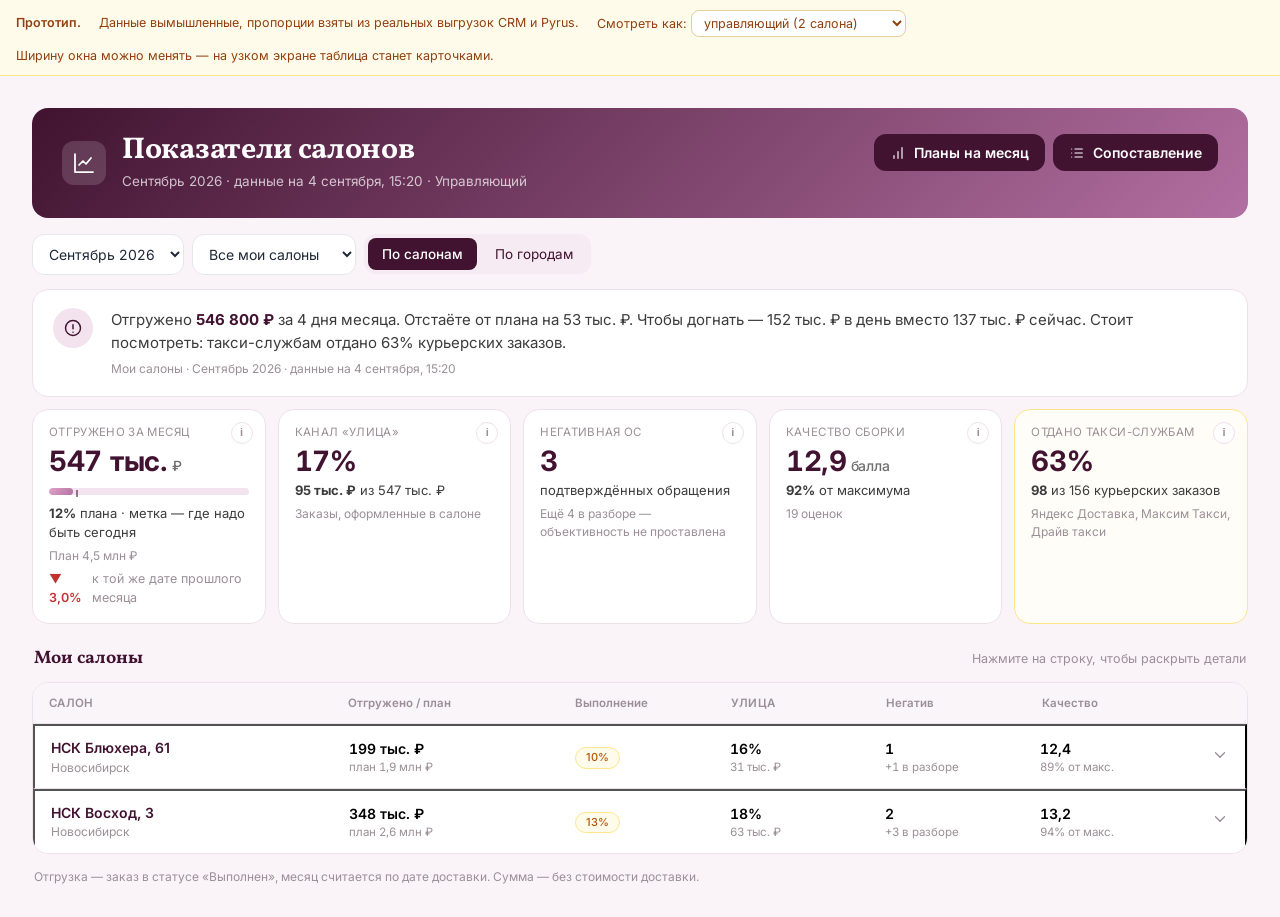
==== prototypes/salon-kpi/index.html @ a2b88945 "feat(salon-kpi): кликабельный прототип экрана «Показатели салонов» Прототип на моках с пропорциями р" ====
<!DOCTYPE html>
<html lang="ru">
<head>
<meta charset="utf-8">
<meta name="viewport" content="width=device-width, initial-scale=1">
<title>Показатели салонов — прототип</title>
<link rel="preconnect" href="https://fonts.googleapis.com">
<link rel="preconnect" href="https://fonts.gstatic.com" crossorigin>
<link href="https://fonts.googleapis.com/css2?family=Vollkorn:wght@600;700&family=Inter:wght@400;500;600;700&display=swap" rel="stylesheet">
<style>
:root{
  --bx-darkest:#130810; --bx-dark:#1e0d1b; --bx-wine:#411330; --bx-primary:#4a1942;
  --bx-medium:#6b2660; --bx-accent:#8b3a7d;
  --bx-pink-deep:#B26FA1; --bx-pink:#D19CC2; --bx-pink-bright:#E1A4C9;
  --bx-pink-light:#E4C2DD; --bx-pink-wash:#F3E3EE;
  --bx-bg:#faf4f9; --bx-bg-2:#f5e8f3; --bx-white:#fff;
  --bx-text:#3C3C3C; --bx-text-2:#6F6F6F; --bx-muted:#9b8f97;
  --bx-border:#eee2ea; --bx-scroll:#d1b8ce;
  --bx-up:#0a7d3f; --bx-down:#c0322f;
  --bx-grad-header:linear-gradient(135deg,#411330 0%,#B26FA1 100%);
  --bx-grad-accent:linear-gradient(135deg,#E1A4C9 0%,#B26FA1 100%);
  --bx-r-sm:4px; --bx-r-md:6px; --bx-r-lg:8px; --bx-r-xl:12px; --bx-r-2xl:16px;
  --bx-font-head:'Vollkorn',Georgia,serif;
  --bx-font-body:'Inter','PT Sans',system-ui,-apple-system,sans-serif;
}
*{box-sizing:border-box}
body{margin:0;background:var(--bx-bg);color:var(--bx-text);font-family:var(--bx-font-body);
  -webkit-font-smoothing:antialiased;font-size:14px;line-height:1.45}
h1,h2,h3,h4{font-family:var(--bx-font-head);color:var(--bx-wine);font-weight:700;margin:0}
::-webkit-scrollbar{width:5px;height:5px}
::-webkit-scrollbar-track{background:transparent}
::-webkit-scrollbar-thumb{background:var(--bx-scroll);border-radius:4px}
:focus-visible{outline:2px solid var(--bx-pink-deep);outline-offset:2px;border-radius:6px}

.bx-page{width:100%;max-width:1400px;margin:0 auto;padding:32px}
@media(max-width:768px){.bx-page{padding:14px}}

/* ---------- Панель прототипа (в продукте её нет) ---------- */
.proto{background:#fffbeb;border-bottom:1px solid #fde68a;color:#92400e;padding:10px 16px;font-size:12.5px}
.proto__in{max-width:1400px;margin:0 auto;display:flex;flex-wrap:wrap;gap:10px 18px;align-items:center}
.proto b{font-weight:600}
.proto select{font:inherit;padding:4px 8px;border-radius:8px;border:1px solid #e6cf95;background:#fff;color:#92400e}

/* ---------- Шапка ---------- */
.bx-header{display:flex;align-items:flex-start;justify-content:space-between;gap:16px;
  background:var(--bx-grad-header);color:#fff;border-radius:var(--bx-r-2xl);padding:26px 30px;margin-bottom:16px}
.bx-header__left{display:flex;align-items:center;gap:16px;min-width:0}
.bx-header__icon{flex:0 0 auto;width:44px;height:44px;display:flex;align-items:center;justify-content:center;
  border-radius:var(--bx-r-xl);background:rgba(255,255,255,.15)}
.bx-header__title{font-size:30px;line-height:1.1;letter-spacing:-.01em;color:#fff}
.bx-header__subtitle{color:rgba(255,255,255,.72);font-size:13.5px;margin:5px 0 0}
.bx-header__actions{flex:0 0 auto;display:flex;align-items:center;gap:8px;flex-wrap:wrap}
.bx-btn--light{background:rgba(255,255,255,.16);color:#fff;border:none}
.bx-btn--light:hover{background:rgba(255,255,255,.26)}
@media(max-width:768px){
  .bx-header{flex-direction:column;padding:18px;gap:12px;border-radius:var(--bx-r-xl)}
  .bx-header__title{font-size:21px}
  .bx-header__icon{width:36px;height:36px}
  .bx-header__actions{width:100%}
  .bx-header__actions .bx-btn{flex:1}
}

/* ---------- Кнопки, поля, бейджи ---------- */
.bx-btn{display:inline-flex;align-items:center;justify-content:center;gap:8px;padding:10px 16px;
  border-radius:var(--bx-r-xl);border:none;cursor:pointer;font-size:14px;font-weight:600;
  font-family:inherit;background:var(--bx-wine);color:#fff;transition:opacity .15s}
.bx-btn:disabled{opacity:.5;cursor:default}
.bx-btn:hover:not(:disabled){opacity:.92}
.bx-btn--ghost{background:#fff;color:var(--bx-wine);border:1px solid var(--bx-border)}
.bx-btn--ghost:hover{background:var(--bx-bg-2)}
.bx-btn--sm{padding:7px 12px;font-size:13px}
.bx-input,select.bx-input{width:100%;padding:10px 12px;border-radius:var(--bx-r-xl);
  border:1px solid #e5e7eb;font-size:14px;color:#1f2937;outline:none;font-family:inherit;background:#fff}
.bx-input:focus{border-color:var(--bx-pink-deep);box-shadow:0 0 0 3px rgba(178,111,161,.15)}
.bx-badge{display:inline-block;border-radius:9999px;padding:2px 10px;font-size:11px;font-weight:500;white-space:nowrap}
.b-neutral{background:rgba(0,0,0,.05);color:#6F6F6F}
.b-ok{background:#ecfdf5;color:#047857;border:1px solid #a7f3d0}
.b-warn{background:#fffbeb;color:#b45309;border:1px solid #fde68a}
.b-bad{background:#fef2f2;color:#b91c1c;border:1px solid #fecaca}
.b-brand{background:rgba(228,194,221,.4);color:#411330}

/* ---------- Фильтры ---------- */
.filters{display:flex;flex-wrap:wrap;gap:8px;align-items:center;margin-bottom:14px}
.filters .bx-input{width:auto;min-width:150px}
@media(max-width:768px){
  .filters{gap:6px}
  .filters .bx-input{flex:1 1 45%;min-width:0;padding:9px 10px;font-size:13.5px}
}
.bx-tabs{display:inline-flex;gap:4px;padding:4px;border-radius:var(--bx-r-xl);background:rgba(228,194,221,.2)}
.bx-tab{padding:8px 14px;font-size:13.5px;border-radius:var(--bx-r-lg);color:var(--bx-wine);
  background:none;border:none;cursor:pointer;font-family:inherit;white-space:nowrap}
.bx-tab--active{background:var(--bx-wine);color:#fff;font-weight:500}

/* ---------- Плашки ---------- */
.notice{display:flex;gap:10px;align-items:flex-start;border-radius:var(--bx-r-xl);padding:11px 14px;
  font-size:13px;margin-bottom:10px;line-height:1.5}
.notice--warn{background:#fffbeb;border:1px solid #fde68a;color:#92400e}
.notice--info{background:#fff;border:1px solid var(--bx-border);color:var(--bx-text-2)}
.notice__act{margin-left:auto;flex:0 0 auto}
.notice svg{flex:0 0 auto;margin-top:1px}
@media(max-width:640px){.notice{flex-wrap:wrap}.notice__act{margin-left:0;width:100%}}

/* ---------- Итог месяца ---------- */
.summary{background:#fff;border:1px solid var(--bx-border);border-radius:var(--bx-r-2xl);
  padding:18px 20px;margin-bottom:12px;display:flex;gap:18px;align-items:flex-start}
.summary__mark{flex:0 0 auto;width:40px;height:40px;border-radius:50%;display:flex;align-items:center;
  justify-content:center;background:var(--bx-pink-wash);color:var(--bx-wine)}
.summary__text{font-size:15px;color:var(--bx-text);line-height:1.55}
.summary__text b{color:var(--bx-wine)}
.summary__meta{font-size:12px;color:var(--bx-muted);margin-top:6px}
@media(max-width:640px){.summary{padding:14px;gap:12px}.summary__text{font-size:14px}}

/* ---------- KPI ---------- */
.kpis{display:grid;gap:12px;grid-template-columns:repeat(5,1fr);margin-bottom:14px}
@media(max-width:1180px){.kpis{grid-template-columns:repeat(3,1fr)}}
@media(max-width:820px){.kpis{grid-template-columns:repeat(2,1fr)}}
@media(max-width:520px){.kpis{grid-template-columns:1fr;gap:8px}}
.kpi{position:relative;padding:16px;text-align:left;font:inherit;border:1px solid var(--bx-border);
  background:#fff;border-radius:var(--bx-r-2xl);display:flex;flex-direction:column;gap:2px}
.kpi--flag{border-color:#fde68a;background:#fffdf7}
.kpi__label{font-size:11.5px;color:var(--bx-muted);text-transform:uppercase;letter-spacing:.03em;
  line-height:1.2;padding-right:26px}
.kpi__value{font-weight:700;font-size:28px;color:var(--bx-wine);margin:6px 0 2px;line-height:1;
  font-variant-numeric:tabular-nums lining-nums;letter-spacing:-.01em}
.kpi__unit{font-size:14px;color:var(--bx-text-2);font-weight:500;margin-left:4px}
.kpi__mean{font-size:13px;color:var(--bx-text);margin-top:2px}
.kpi__sub{font-size:12px;color:var(--bx-muted);margin-top:3px}
.bx-delta{font-size:12.5px;font-weight:600;display:inline-flex;align-items:center;gap:5px;margin-top:4px}
.bx-delta--up{color:var(--bx-up)} .bx-delta--down{color:var(--bx-down)} .bx-delta--flat{color:var(--bx-muted)}
.bx-delta__vs{color:var(--bx-muted);font-weight:400}
.bx-bar{height:7px;border-radius:4px;background:var(--bx-pink-wash);overflow:hidden;margin:9px 0 3px}
.bx-bar__fill{height:100%;border-radius:4px;background:var(--bx-grad-accent);transition:width .3s}
.bx-bar__fill--low{background:linear-gradient(135deg,#f0b3b2 0%,#c0322f 100%)}
.bx-bar__pace{position:relative;height:0}
.pace-mark{position:absolute;top:-10px;width:2px;height:7px;background:var(--bx-wine);opacity:.55}
.kpi__info{position:absolute;top:12px;right:12px;width:22px;height:22px;border-radius:50%;
  border:1px solid var(--bx-border);background:#fff;color:var(--bx-muted);cursor:pointer;
  font-size:11px;font-weight:600;line-height:1;display:flex;align-items:center;justify-content:center;padding:0}
.kpi__info:hover{border-color:var(--bx-pink);color:var(--bx-wine)}
.kpi__how{display:none;font-size:12px;color:var(--bx-text-2);background:var(--bx-bg);
  border-radius:var(--bx-r-lg);padding:9px 11px;margin-top:10px;line-height:1.5}
.kpi__how--open{display:block}

/* ---------- Список салонов ---------- */
.section-head{display:flex;align-items:baseline;justify-content:space-between;gap:12px;margin:22px 2px 10px}
.section-head h2{font-size:18px}
.section-head__hint{font-size:12.5px;color:var(--bx-muted)}
.rows{background:#fff;border:1px solid var(--bx-border);border-radius:var(--bx-r-2xl);overflow:hidden}
.row-head,.row{display:grid;grid-template-columns:minmax(190px,2fr) 1.5fr 1fr 1fr 1fr 1fr 34px;
  gap:12px;align-items:center;padding:12px 16px}
.row-head{background:#faf5f9;font-size:11.5px;text-transform:uppercase;letter-spacing:.03em;
  color:var(--bx-muted);font-weight:600;border-bottom:1px solid var(--bx-border)}
.row-head button{background:none;border:none;font:inherit;color:inherit;cursor:pointer;padding:0;text-align:left}
.row-head button:hover{color:var(--bx-wine)}
.row{border-bottom:1px solid var(--bx-border);cursor:pointer;background:#fff;width:100%;text-align:left;font:inherit}
.row:last-of-type{border-bottom:none}
.row:hover{background:#fdfafc}
.row__name{font-weight:600;color:var(--bx-wine)}
.row__city{font-size:12px;color:var(--bx-muted);font-weight:400}
.row__num{font-variant-numeric:tabular-nums;font-weight:600}
.row__num small{display:block;font-weight:400;font-size:11.5px;color:var(--bx-muted)}
.row__chev{justify-self:end;color:var(--bx-muted);transition:transform .2s}
.row__chev--open{transform:rotate(180deg)}
.cell-label{display:none}

/* мобильный вид: строки становятся карточками */
@media(max-width:900px){
  .row-head{display:none}
  .rows{background:none;border:none;border-radius:0}
  .row{grid-template-columns:1fr 1fr;gap:10px 12px;background:#fff;border:1px solid var(--bx-border);
    border-radius:var(--bx-r-2xl);margin-bottom:8px;padding:14px}
  .row:last-of-type{border-bottom:1px solid var(--bx-border)}
  .row__name{grid-column:1 / -1;font-size:15px}
  .row__chev{position:absolute;right:14px;top:14px}
  .row{position:relative}
  .cell-label{display:block;font-size:11px;color:var(--bx-muted);text-transform:uppercase;letter-spacing:.03em}
  .row__num{font-size:15px}
}

/* ---------- Детали салона ---------- */
.details{background:var(--bx-bg);border-bottom:1px solid var(--bx-border);padding:16px}
.details__grid{display:grid;grid-template-columns:repeat(3,1fr);gap:12px}
@media(max-width:900px){.details{border-radius:var(--bx-r-2xl);border:1px solid var(--bx-border);margin:-4px 0 8px}
  .details__grid{grid-template-columns:1fr}}
.dcard{background:#fff;border:1px solid var(--bx-border);border-radius:var(--bx-r-xl);padding:14px}
.dcard h4{font-size:14px;margin-bottom:10px}
.dlist{display:flex;flex-direction:column;gap:7px}
.dline{display:flex;align-items:center;gap:8px;font-size:13px}
.dline__name{flex:1 1 auto;min-width:0;overflow:hidden;text-overflow:ellipsis;white-space:nowrap}
.dline__val{font-variant-numeric:tabular-nums;font-weight:600;color:var(--bx-wine)}
.dbar{height:6px;border-radius:3px;background:var(--bx-pink-wash);overflow:hidden;flex:0 0 76px}
.dbar__fill{height:100%;background:var(--bx-grad-accent)}
.dempty{font-size:13px;color:var(--bx-muted)}

/* ---------- Модалка ---------- */
.modal{position:fixed;inset:0;display:none;align-items:center;justify-content:center;padding:16px;z-index:50}
.modal--open{display:flex}
.modal__overlay{position:absolute;inset:0;background:rgba(19,8,16,.45)}
.modal__box{position:relative;background:#fff;border-radius:var(--bx-r-2xl);width:100%;max-width:720px;
  max-height:88vh;display:flex;flex-direction:column;overflow:hidden}
.modal__head{display:flex;align-items:center;justify-content:space-between;gap:12px;padding:18px 20px;
  border-bottom:1px solid var(--bx-border)}
.modal__body{padding:18px 20px;overflow-y:auto}
.modal__foot{padding:14px 20px;border-top:1px solid var(--bx-border);display:flex;gap:8px;justify-content:flex-end}
.modal__close{background:none;border:none;cursor:pointer;color:var(--bx-muted);padding:4px;line-height:0}
@media(max-width:640px){
  .modal{padding:0;align-items:flex-end}
  .modal__box{max-width:none;max-height:94vh;border-radius:var(--bx-r-2xl) var(--bx-r-2xl) 0 0}
  .modal__foot{position:sticky;bottom:0;background:#fff}
  .modal__foot .bx-btn{flex:1}
}
.plan-row{display:grid;grid-template-columns:1fr 160px;gap:10px;align-items:center;padding:9px 0;
  border-bottom:1px solid var(--bx-border)}
.plan-row:last-child{border-bottom:none}
.plan-row__name{font-size:14px}
.plan-row__fact{font-size:12px;color:var(--bx-muted)}
@media(max-width:520px){.plan-row{grid-template-columns:1fr;gap:6px}}
.map-row{display:grid;grid-template-columns:1fr auto;gap:10px;align-items:center;padding:11px 0;
  border-bottom:1px solid var(--bx-border)}
.map-row:last-child{border-bottom:none}
.map-row__key{font-weight:600;color:var(--bx-wine);font-size:14px}
.map-row__meta{font-size:12px;color:var(--bx-muted);margin-top:2px}
.map-row__act{display:flex;gap:6px;align-items:center;flex-wrap:wrap}
@media(max-width:640px){.map-row{grid-template-columns:1fr}.map-row__act{width:100%}
  .map-row__act .bx-input{flex:1}}
.hint{font-size:12.5px;color:var(--bx-text-2);background:var(--bx-bg);border-radius:var(--bx-r-lg);
  padding:10px 12px;margin-bottom:14px;line-height:1.5}
.sr-only{position:absolute;width:1px;height:1px;padding:0;margin:-1px;overflow:hidden;clip:rect(0,0,0,0);border:0}
</style>
</head>
<body>

<!-- Панель прототипа: в готовом модуле её нет, здесь она нужна, чтобы посмотреть
     экран глазами разных пользователей -->
<div class="proto">
  <div class="proto__in">
    <b>Прототип.</b> Данные вымышленные, пропорции взяты из реальных выгрузок CRM и Pyrus.
    <label>Смотреть как:
      <select id="roleSelect">
        <option value="manager">управляющий (2 салона)</option>
        <option value="manager1">управляющий (1 салон)</option>
        <option value="nostores">управляющий без привязки</option>
        <option value="admin">директор / админ (вся сеть)</option>
      </select>
    </label>
    <span>Ширину окна можно менять — на узком экране таблица станет карточками.</span>
  </div>
</div>

<div class="bx-page">

  <header class="bx-header">
    <div class="bx-header__left">
      <span class="bx-header__icon">
        <svg width="24" height="24" viewBox="0 0 24 24" fill="none" stroke="currentColor" stroke-width="1.75"
             stroke-linecap="round" stroke-linejoin="round"><path d="M3 3v18h18"/><path d="M7 14l4-4 3 3 5-6"/></svg>
      </span>
      <div>
        <h1 class="bx-header__title">Показатели салонов</h1>
        <p class="bx-header__subtitle" id="headerSub">Сентябрь 2026 · данные на 4 сентября, 15:20</p>
      </div>
    </div>
    <div class="bx-header__actions">
      <button class="bx-btn bx-btn--light" id="btnPlans">
        <svg width="16" height="16" viewBox="0 0 24 24" fill="none" stroke="currentColor" stroke-width="1.75"
             stroke-linecap="round" stroke-linejoin="round"><path d="M12 20V10"/><path d="M18 20V4"/><path d="M6 20v-4"/></svg>
        Планы на месяц
      </button>
      <button class="bx-btn bx-btn--light" id="btnMapping">
        <svg width="16" height="16" viewBox="0 0 24 24" fill="none" stroke="currentColor" stroke-width="1.75"
             stroke-linecap="round" stroke-linejoin="round"><path d="M9 6h11"/><path d="M9 12h11"/><path d="M9 18h11"/>
             <path d="M4 6h.01"/><path d="M4 12h.01"/><path d="M4 18h.01"/></svg>
        Сопоставление
      </button>
    </div>
  </header>

  <div class="filters">
    <select class="bx-input" id="monthSelect" aria-label="Месяц"></select>
    <select class="bx-input" id="salonSelect" aria-label="Салон"></select>
    <div class="bx-tabs" id="scopeTabs" role="tablist">
      <button class="bx-tab bx-tab--active" data-scope="salon" role="tab">По салонам</button>
      <button class="bx-tab" data-scope="city" role="tab">По городам</button>
    </div>
  </div>

  <div id="notices"></div>
  <div id="summary"></div>
  <div class="kpis" id="kpis"></div>

  <div class="section-head">
    <h2 id="listTitle">Мои салоны</h2>
    <span class="section-head__hint" id="listHint">Нажмите на строку, чтобы раскрыть детали</span>
  </div>
  <div class="rows" id="rows"></div>

  <p style="font-size:12px;color:var(--bx-muted);margin:14px 2px 0">
    Отгрузка — заказ в статусе «Выполнен», месяц считается по дате доставки. Сумма — без стоимости доставки.
  </p>
</div>

<!-- ================= Модалка: планы ================= -->
<div class="modal" id="plansModal" role="dialog" aria-modal="true" aria-labelledby="plansTitle">
  <div class="modal__overlay" data-close></div>
  <div class="modal__box">
    <div class="modal__head">
      <h3 id="plansTitle">Планы на месяц</h3>
      <button class="modal__close" data-close aria-label="Закрыть">
        <svg width="20" height="20" viewBox="0 0 24 24" fill="none" stroke="currentColor" stroke-width="1.75"
             stroke-linecap="round"><path d="M18 6L6 18M6 6l12 12"/></svg>
      </button>
    </div>
    <div class="modal__body">
      <p class="hint">План вводит администратор. Прошлые месяцы сохраняются: изменение плана задним
        числом видно в журнале — кто и когда поменял.</p>
      <div class="filters" style="margin-bottom:10px">
        <select class="bx-input" id="planMonth" aria-label="Месяц плана"></select>
        <button class="bx-btn bx-btn--ghost bx-btn--sm" id="planCopy">Скопировать из прошлого месяца</button>
      </div>
      <div id="planRows"></div>
    </div>
    <div class="modal__foot">
      <button class="bx-btn bx-btn--ghost" data-close>Отмена</button>
      <button class="bx-btn" id="planSave">Сохранить</button>
    </div>
  </div>
</div>

<!-- ================= Модалка: сопоставление ================= -->
<div class="modal" id="mapModal" role="dialog" aria-modal="true" aria-labelledby="mapTitle">
  <div class="modal__overlay" data-close></div>
  <div class="modal__box">
    <div class="modal__head">
      <h3 id="mapTitle">Сопоставление источников</h3>
      <button class="modal__close" data-close aria-label="Закрыть">
        <svg width="20" height="20" viewBox="0 0 24 24" fill="none" stroke="currentColor" stroke-width="1.75"
             stroke-linecap="round"><path d="M18 6L6 18M6 6l12 12"/></svg>
      </button>
    </div>
    <div class="modal__body">
      <p class="hint">Салон называется по-разному в CRM, в форме качества и в форме негативной ОС.
        Здесь видно всё, что система встретила в данных, но не смогла отнести ни к одному салону, —
        и сколько на этом теряется. Система предлагает вариант, решение принимает человек.</p>
      <div id="mapRows"></div>
    </div>
    <div class="modal__foot">
      <button class="bx-btn bx-btn--ghost" data-close>Закрыть</button>
    </div>
  </div>
</div>

<script>
(function(){
'use strict';

// ============================================================================
// Данные прототипа. Пропорции взяты из реальных выгрузок:
// ~220 выполненных заказов в день по сети, доля «Улицы» 15–25%, качество 90–95%
// от максимума, негативной ОС ~95 обращений в месяц на сеть (подтверждено ~половина).
// ============================================================================

const MONTHS = {
  '2026-09': {label:'Сентябрь 2026', days:30, passed:4, asOf:'4 сентября, 15:20', running:true},
  '2026-08': {label:'Август 2026',   days:31, passed:31, asOf:'1 сентября, 03:10', running:false}
};

const FLORISTS = ['Флорист 3','Флорист 4','Флорист 9','Флорист 12','Флорист 6'];

// fact — отгружено; prevToDate — сколько было в прошлом месяце НА ЭТУ ЖЕ ДАТУ
// (сравнивать неполный месяц с полным прошлым бессмысленно);
// courierOrders/taxiOrders — заказы с типом «Доставка курьером» и из них отданные такси-службам.
const SALONS = [
  {id:1, name:'НСК Восход, 3', city:'Новосибирск', data:{
    '2026-09':{plan:2600000, fact:348200, prevToDate:321500, street:63400, nosOk:2, nosReview:3,
      nosCats:[['Доставка',1],['Цветок',1]], qAvg:13.2, qPct:94.3, qCount:11, qPrev:13.0,
      courierOrders:92, taxiOrders:57,
      florists:[['Флорист 3',13.4,5],['Флорист 4',13.0,4],['Флорист 9',12.6,2]],
      channels:[['Заказ с сайта',118400],['Яндекс Еда',92100],['Улица',63400],['По телефону',41800],['Flowwow',32500]]},
    '2026-08':{plan:2400000, fact:2471000, prevToDate:2190000, street:452000, nosOk:6, nosReview:7,
      nosCats:[['Доставка',3],['Цветок',2],['Сервис',1]], qAvg:13.0, qPct:92.9, qCount:73, qPrev:12.8,
      courierOrders:690, taxiOrders:430,
      florists:[['Флорист 3',13.2,28],['Флорист 4',12.9,25],['Флорист 9',12.7,12],['Флорист 12',12.4,8]],
      channels:[['Заказ с сайта',812000],['Яндекс Еда',640000],['Улица',452000],['По телефону',310000],['Flowwow',257000]]}}},

  {id:2, name:'НСК Блюхера, 61', city:'Новосибирск', data:{
    '2026-09':{plan:1900000, fact:198600, prevToDate:242300, street:31200, nosOk:1, nosReview:1,
      nosCats:[['Сборка букета',1]], qAvg:12.4, qPct:88.6, qCount:8, qPrev:12.9,
      courierOrders:64, taxiOrders:41,
      florists:[['Флорист 6',12.8,4],['Флорист 12',12.0,4]],
      channels:[['Яндекс Еда',68300],['Заказ с сайта',54100],['Улица',31200],['Flowwow',26400],['По телефону',18600]]},
    '2026-08':{plan:1850000, fact:1846000, prevToDate:1712000, street:295000, nosOk:2, nosReview:2,
      nosCats:[['Сборка букета',1],['Ягода',1]], qAvg:12.9, qPct:92.1, qCount:64, qPrev:12.7,
      courierOrders:512, taxiOrders:330,
      florists:[['Флорист 6',13.1,30],['Флорист 12',12.6,26],['Флорист 3',12.8,8]],
      channels:[['Яндекс Еда',612000],['Заказ с сайта',498000],['Улица',295000],['Flowwow',241000],['По телефону',200000]]}}},

  {id:9, name:'НСК Железнодорожная, 15/1', city:'Новосибирск', data:{
    '2026-09':{plan:2100000, fact:264800, prevToDate:238900, street:52700, nosOk:2, nosReview:2,
      nosCats:[['Доставка',2]], qAvg:13.0, qPct:92.9, qCount:9, qPrev:12.6,
      courierOrders:71, taxiOrders:52,
      florists:[['Флорист 4',13.2,5],['Флорист 9',12.7,4]],
      channels:[['Заказ с сайта',88600],['Яндекс Еда',64200],['Улица',52700],['Flowwow',33100],['По телефону',26200]]},
    '2026-08':{plan:2000000, fact:1978000, prevToDate:1834000, street:381000, nosOk:5, nosReview:4,
      nosCats:[['Доставка',3],['Сервис',2]], qAvg:12.6, qPct:90.0, qCount:66, qPrev:12.5,
      courierOrders:548, taxiOrders:392,
      florists:[['Флорист 4',12.8,31],['Флорист 9',12.4,27],['Флорист 6',12.6,8]],
      channels:[['Заказ с сайта',655000],['Яндекс Еда',498000],['Улица',381000],['Flowwow',252000],['По телефону',192000]]}}},

  {id:4, name:'ЕКБ Бажова', city:'Екатеринбург', data:{
    '2026-09':{plan:3200000, fact:452100, prevToDate:398700, street:71300, nosOk:9, nosReview:12,
      nosCats:[['Доставка',5],['Цветок',2],['Ягода',2]], qAvg:13.4, qPct:95.7, qCount:14, qPrev:13.1,
      courierOrders:118, taxiOrders:79,
      florists:[['Флорист 3',13.6,6],['Флорист 4',13.3,5],['Флорист 12',13.0,3]],
      channels:[['Яндекс Еда',146200],['Заказ с сайта',121400],['Flowwow',78900],['Улица',71300],['По телефону',34300]]},
    '2026-08':{plan:3000000, fact:3082000, prevToDate:2740000, street:521000, nosOk:22, nosReview:16,
      nosCats:[['Доставка',11],['Цветок',5],['Ягода',4],['Сервис',2]], qAvg:13.1, qPct:93.6, qCount:90, qPrev:12.9,
      courierOrders:842, taxiOrders:560,
      florists:[['Флорист 3',13.3,34],['Флорист 4',13.0,31],['Флорист 12',12.9,25]],
      channels:[['Яндекс Еда',982000],['Заказ с сайта',864000],['Flowwow',512000],['Улица',521000],['По телефону',203000]]}}},

  {id:5, name:'Барнаул Советская', city:'Барнаул', data:{
    '2026-09':{plan:1500000, fact:212400, prevToDate:181200, street:44900, nosOk:0, nosReview:1,
      nosCats:[], qAvg:12.8, qPct:91.4, qCount:7, qPrev:12.5,
      courierOrders:52, taxiOrders:19,
      florists:[['Флорист 6',13.0,4],['Флорист 9',12.5,3]],
      channels:[['Заказ с сайта',72300],['Улица',44900],['Яндекс Еда',43800],['По телефону',31200],['Flowwow',20200]]},
    '2026-08':{plan:1450000, fact:1462000, prevToDate:1338000, street:318000, nosOk:1, nosReview:0,
      nosCats:[['Сервис',1]], qAvg:12.5, qPct:89.3, qCount:54, qPrev:12.6,
      courierOrders:398, taxiOrders:141,
      florists:[['Флорист 6',12.7,29],['Флорист 9',12.3,25]],
      channels:[['Заказ с сайта',498000],['Улица',318000],['Яндекс Еда',302000],['По телефону',201000],['Flowwow',143000]]}}},

  {id:6, name:'Барнаул Лазурная', city:'Барнаул', data:{
    '2026-09':{plan:1700000, fact:178300, prevToDate:206400, street:38100, nosOk:3, nosReview:2,
      nosCats:[['Ягода',2],['Цветок',1]], qAvg:12.2, qPct:87.1, qCount:6, qPrev:12.8,
      courierOrders:48, taxiOrders:31,
      florists:[['Флорист 12',12.4,3],['Флорист 6',12.0,3]],
      channels:[['Заказ с сайта',61200],['Яндекс Еда',42800],['Улица',38100],['Flowwow',21100],['По телефону',15100]]},
    '2026-08':{plan:1650000, fact:1602000, prevToDate:1588000, street:284000, nosOk:6, nosReview:5,
      nosCats:[['Ягода',3],['Цветок',2],['Доставка',1]], qAvg:12.8, qPct:91.4, qCount:64, qPrev:12.7,
      courierOrders:421, taxiOrders:268,
      florists:[['Флорист 12',12.9,33],['Флорист 6',12.7,31]],
      channels:[['Заказ с сайта',521000],['Яндекс Еда',402000],['Улица',284000],['Flowwow',231000],['По телефону',164000]]}}},

  {id:3, name:'Томск Дальне-Ключевская, 16а', city:'Томск', data:{
    '2026-09':{plan:1800000, fact:243700, prevToDate:212800, street:49600, nosOk:5, nosReview:6,
      nosCats:[['Доставка',3],['Сборка букета',2]], qAvg:12.9, qPct:92.1, qCount:8, qPrev:12.7,
      courierOrders:58, taxiOrders:44,
      florists:[['Флорист 9',13.1,5],['Флорист 3',12.6,3]],
      channels:[['Яндекс Еда',81400],['Заказ с сайта',62300],['Улица',49600],['Flowwow',31200],['По телефону',19200]]},
    '2026-08':{plan:1750000, fact:1721000, prevToDate:1602000, street:342000, nosOk:12, nosReview:9,
      nosCats:[['Доставка',6],['Сборка букета',4],['Сервис',2]], qAvg:12.7, qPct:90.7, qCount:63, qPrev:12.6,
      courierOrders:452, taxiOrders:341,
      florists:[['Флорист 9',12.9,32],['Флорист 3',12.5,31]],
      channels:[['Яндекс Еда',562000],['Заказ с сайта',441000],['Улица',342000],['Flowwow',221000],['По телефону',155000]]}}},

  {id:7, name:'Челябинск Цвиллинга, 59', city:'Челябинск', data:{
    '2026-09':{plan:2300000, fact:301500, prevToDate:288200, street:58700, nosOk:4, nosReview:3,
      nosCats:[['Цветок',2],['Доставка',2]], qAvg:12.6, qPct:90.0, qCount:6, qPrev:12.4,
      courierOrders:84, taxiOrders:61,
      florists:[['Флорист 4',12.8,3],['Флорист 12',12.4,3]],
      channels:[['Яндекс Еда',102300],['Заказ с сайта',78400],['Улица',58700],['Flowwow',38200],['По телефону',23900]]},
    '2026-08':{plan:2200000, fact:2214000, prevToDate:2018000, street:398000, nosOk:7, nosReview:5,
      nosCats:[['Цветок',3],['Доставка',3],['Ягода',1]], qAvg:12.4, qPct:88.6, qCount:45, qPrev:12.3,
      courierOrders:601, taxiOrders:442,
      florists:[['Флорист 4',12.6,23],['Флорист 12',12.2,22]],
      channels:[['Яндекс Еда',742000],['Заказ с сайта',602000],['Улица',398000],['Flowwow',282000],['По телефону',190000]]}}},

  {id:8, name:'Челябинск пр-кт Свердловский, 23', city:'Челябинск', data:{
    '2026-09':{plan:null, fact:164900, prevToDate:151700, street:29800, nosOk:1, nosReview:2,
      nosCats:[['Сервис',1]], qAvg:13.1, qPct:93.6, qCount:5, qPrev:12.9,
      courierOrders:44, taxiOrders:33,
      florists:[['Флорист 6',13.2,3],['Флорист 9',12.9,2]],
      channels:[['Яндекс Еда',54200],['Заказ с сайта',42100],['Улица',29800],['Flowwow',22600],['По телефону',16200]]},
    '2026-08':{plan:1400000, fact:1389000, prevToDate:1244000, street:241000, nosOk:2, nosReview:1,
      nosCats:[['Сервис',1],['Цветок',1]], qAvg:12.9, qPct:92.1, qCount:57, qPrev:12.8,
      courierOrders:352, taxiOrders:262,
      florists:[['Флорист 6',13.0,29],['Флорист 9',12.8,28]],
      channels:[['Яндекс Еда',442000],['Заказ с сайта',352000],['Улица',241000],['Flowwow',201000],['По телефону',153000]]}}}
];

// Ключи, встреченные в данных, но не привязанные ни к одному салону.
// Это и есть защита от тихой потери: видно, сколько теряется и на чём.
const UNMAPPED = [
  {key:'barkhat-akadem', source:'CRM, сайт заказа', meta:'38 заказов · 96 400 ₽ за сентябрь', guess:null,
   note:'Салона нет в справочнике дашборда'},
  {key:'Академ', source:'Pyrus, негативная ОС', meta:'3 обращения за сентябрь', guess:null,
   note:'Салона нет в справочнике дашборда'},
  {key:'НСК БХ', source:'Pyrus, качество сборки', meta:'1 оценка за сентябрь', guess:null,
   note:'Салона нет в справочнике дашборда'},
  {key:'Челябинск Свердловский 23', source:'Pyrus, качество сборки', meta:'12 оценок за сентябрь',
   guess:'Челябинск пр-кт Свердловский, 23', note:'Похоже на переименование: совпадает город и номер дома'}
];

const NEW_COURIER = {name:'Сити Драйв Доставка', orders:23, since:'2 сентября'};

// ============================================================================
// Роли (в продукте определяются учётной записью)
// ============================================================================
const ROLES = {
  manager:  {label:'Управляющий', storeIds:[1,2],  admin:false},
  manager1: {label:'Управляющий', storeIds:[4],    admin:false},
  nostores: {label:'Управляющий', storeIds:[],     admin:false},
  admin:    {label:'Директор',    storeIds:'all',  admin:true}
};

let state = {role:'manager', month:'2026-09', scope:'salon', salon:'all', openRow:null, sort:'plan'};

// ============================================================================
// Формат
// ============================================================================
const nbsp = ' ';
function money(v){
  if(v === null || v === undefined) return '—';
  return Math.round(v).toString().replace(/\B(?=(\d{3})+(?!\d))/g, nbsp) + nbsp + '₽';
}
function short(v){
  if(v === null || v === undefined) return '—';
  if(v >= 1000000){
    const mln = v / 1000000;
    const text = mln >= 100 ? String(Math.round(mln)) : mln.toFixed(1).replace(/[.,]0$/, '');
    return text.replace('.', ',') + nbsp + 'млн';
  }
  if(v >= 1000) return Math.round(v/1000) + nbsp + 'тыс.';
  return Math.round(v).toString();
}
// Суммы в советах — округлённые: «нужно 152 тыс. в день» читается, «152 046 ₽» — нет
function advice(v){ return short(v) + nbsp + '₽'; }
function pct(v, digits){ return v.toFixed(digits === undefined ? 1 : digits).replace('.', ',') + '%'; }
function num(v, digits){ return v.toFixed(digits === undefined ? 1 : digits).replace('.', ','); }
function plural(n, one, few, many){
  const m10 = n % 10, m100 = n % 100;
  if(m10 === 1 && m100 !== 11) return one;
  if(m10 >= 2 && m10 <= 4 && !(m100 >= 12 && m100 <= 14)) return few;
  return many;
}
function esc(s){ return String(s).replace(/[&<>"']/g, c => ({'&':'&amp;','<':'&lt;','>':'&gt;','"':'&quot;',"'":'&#39;'}[c])); }

// ============================================================================
// Выборка и агрегация
// ============================================================================
function visibleSalons(){
  const role = ROLES[state.role];
  if(role.storeIds === 'all') return SALONS;
  return SALONS.filter(s => role.storeIds.indexOf(s.id) !== -1);
}

function md(salon){ return salon.data[state.month]; }

// Агрегат по набору салонов — тем же способом считается и «город», и «итого»
function aggregate(list){
  const acc = {plan:0, planKnown:false, planMissing:0, fact:0, prevToDate:0, street:0, nosOk:0, nosReview:0,
    qScoreSum:0, qCount:0, qPctSum:0, courierOrders:0, taxiOrders:0, nosCats:{}, channels:{}, florists:{}};
  list.forEach(s => {
    const d = md(s);
    if(d.plan === null) acc.planMissing++; else { acc.plan += d.plan; acc.planKnown = true; }
    acc.fact += d.fact; acc.prevToDate += d.prevToDate; acc.street += d.street;
    acc.nosOk += d.nosOk; acc.nosReview += d.nosReview;
    acc.qScoreSum += d.qAvg * d.qCount; acc.qCount += d.qCount; acc.qPctSum += d.qPct * d.qCount;
    acc.courierOrders += d.courierOrders; acc.taxiOrders += d.taxiOrders;
    d.nosCats.forEach(c => { acc.nosCats[c[0]] = (acc.nosCats[c[0]] || 0) + c[1]; });
    d.channels.forEach(c => { acc.channels[c[0]] = (acc.channels[c[0]] || 0) + c[1]; });
    d.florists.forEach(f => {
      const cur = acc.florists[f[0]] || {sum:0, count:0};
      cur.sum += f[1] * f[2]; cur.count += f[2]; acc.florists[f[0]] = cur;
    });
  });
  acc.qAvg = acc.qCount ? acc.qScoreSum / acc.qCount : 0;
  acc.qPct = acc.qCount ? acc.qPctSum / acc.qCount : 0;
  acc.streetShare = acc.fact ? acc.street / acc.fact * 100 : 0;
  acc.taxiShare = acc.courierOrders ? acc.taxiOrders / acc.courierOrders * 100 : 0;
  acc.planDone = acc.planKnown && acc.plan ? acc.fact / acc.plan * 100 : null;
  acc.factDelta = acc.prevToDate ? (acc.fact - acc.prevToDate) / acc.prevToDate * 100 : null;
  return acc;
}

// Набор строк списка: салоны или города
function listRows(){
  const salons = visibleSalons();
  if(state.scope === 'city'){
    const byCity = {};
    salons.forEach(s => { (byCity[s.city] = byCity[s.city] || []).push(s); });
    return Object.keys(byCity).sort().map(city => ({
      key:'city:' + city, title:city, sub:byCity[city].length + nbsp +
        plural(byCity[city].length, 'салон', 'салона', 'салонов'),
      members:byCity[city], agg:aggregate(byCity[city])
    }));
  }
  return salons.map(s => ({key:'salon:' + s.id, title:s.name, sub:s.city, members:[s], agg:aggregate([s])}));
}

// Что показывать в крупных плитках: выбранный салон или всё, что доступно
function focusScope(){
  const salons = visibleSalons();
  if(state.salon !== 'all'){
    const one = salons.filter(s => String(s.id) === state.salon);
    if(one.length) return {title:one[0].name, list:one};
  }
  if(salons.length === 1) return {title:salons[0].name, list:salons};
  return {title:ROLES[state.role].admin ? 'Вся сеть' : 'Мои салоны', list:salons};
}

// ============================================================================
// Человеческий вывод: что означают цифры
// ============================================================================
function paceText(agg){
  const m = MONTHS[state.month];
  if(!agg.planKnown || !agg.plan) return null;
  const expected = agg.plan * (m.passed / m.days);
  const diff = agg.fact - expected;
  const left = agg.plan - agg.fact;
  const daysLeft = m.days - m.passed;
  const perDay = daysLeft > 0 ? left / daysLeft : 0;
  const offBy = Math.abs(diff);
  const tolerance = expected * 0.05;

  if(!m.running){
    return agg.fact >= agg.plan
      ? {kind:'up', text:'План выполнен: ' + pct(agg.planDone) + ' от плана.'}
      : {kind:'down', text:'План не выполнен: ' + pct(agg.planDone) + ', не хватило ' + advice(left) + '.'};
  }
  if(offBy <= tolerance){
    return {kind:'flat', text:'Идёте вровень с планом. Чтобы закрыть месяц — ' + advice(perDay) + ' в день.'};
  }
  if(diff > 0){
    return {kind:'up', text:'Опережаете план на ' + advice(offBy) + '. Чтобы удержать — ' +
      advice(perDay) + ' в день.'};
  }
  return {kind:'down', text:'Отстаёте от плана на ' + advice(offBy) + '. Чтобы догнать — ' +
    advice(perDay) + ' в день вместо ' + advice(agg.fact / m.passed) + ' сейчас.'};
}

function summaryHtml(agg, title){
  const m = MONTHS[state.month];
  const pace = paceText(agg);
  const parts = [];
  parts.push('Отгружено <b>' + money(agg.fact) + '</b>');
  if(m.running) parts.push('за ' + m.passed + nbsp + plural(m.passed, 'день', 'дня', 'дней') + ' месяца');
  let text = parts.join(' ') + '. ';
  if(pace) text += pace.text + ' ';
  else text += 'План на месяц не задан — процент выполнения не считается. ';

  const worries = [];
  if(agg.nosOk >= 5) worries.push('подтверждённого негатива ' + agg.nosOk);
  if(agg.qPct && agg.qPct < 90) worries.push('качество ниже 90% от максимума');
  if(agg.taxiShare > 60) worries.push('такси-службам отдано ' + pct(agg.taxiShare, 0) + ' курьерских заказов');
  if(worries.length) text += 'Стоит посмотреть: ' + worries.join(', ') + '.';

  const mark = pace && pace.kind === 'down' ? 'down' : (pace && pace.kind === 'up' ? 'up' : 'flat');
  const icon = mark === 'down'
    ? '<path d="M12 8v5"/><path d="M12 17h.01"/><circle cx="12" cy="12" r="9"/>'
    : '<path d="M20 6L9 17l-5-5"/>';
  return '<div class="summary"><div class="summary__mark">' +
    '<svg width="20" height="20" viewBox="0 0 24 24" fill="none" stroke="currentColor" stroke-width="1.75" ' +
    'stroke-linecap="round" stroke-linejoin="round">' + icon + '</svg></div>' +
    '<div><div class="summary__text">' + text + '</div>' +
    '<div class="summary__meta">' + esc(title) + ' · ' + MONTHS[state.month].label +
    ' · данные на ' + m.asOf + '</div></div></div>';
}

// ============================================================================
// Плитки
// ============================================================================
function delta(value, kindGoodUp, label){
  if(value === null || value === undefined) return '<div class="bx-delta bx-delta--flat">нет данных за прошлый месяц</div>';
  const good = kindGoodUp ? value >= 0 : value <= 0;
  const cls = Math.abs(value) < 1 ? 'flat' : (good ? 'up' : 'down');
  const arrow = Math.abs(value) < 1 ? '' : (value > 0 ? '▲ ' : '▼ ');
  return '<div class="bx-delta bx-delta--' + cls + '">' + arrow + pct(Math.abs(value)) +
    ' <span class="bx-delta__vs">' + esc(label) + '</span></div>';
}

function kpi(o){
  return '<div class="kpi' + (o.flag ? ' kpi--flag' : '') + '">' +
    '<button class="kpi__info" type="button" data-how="' + o.id + '" ' +
      'aria-label="Как считается: ' + esc(o.label) + '">i</button>' +
    '<div class="kpi__label">' + esc(o.label) + '</div>' +
    '<div class="kpi__value">' + o.value + (o.unit ? '<span class="kpi__unit">' + o.unit + '</span>' : '') + '</div>' +
    (o.bar || '') +
    (o.mean ? '<div class="kpi__mean">' + o.mean + '</div>' : '') +
    (o.sub ? '<div class="kpi__sub">' + o.sub + '</div>' : '') +
    (o.delta || '') +
    '<div class="kpi__how" id="how-' + o.id + '">' + o.how + '</div></div>';
}

function kpisHtml(agg){
  const m = MONTHS[state.month];
  const out = [];

  // 1. Отгрузки и план
  let bar = '';
  if(agg.planKnown && agg.plan){
    const done = Math.min(agg.planDone, 100);
    const pace = m.passed / m.days * 100;
    const low = agg.planDone < pace - 5;
    bar = '<div class="bx-bar"><div class="bx-bar__fill' + (low ? ' bx-bar__fill--low' : '') +
      '" style="width:' + done + '%"></div></div>' +
      '<div class="bx-bar__pace"><span class="pace-mark" style="left:' + pace + '%"></span></div>';
  }
  out.push(kpi({
    id:'fact', label:'Отгружено за месяц', value:short(agg.fact), unit:'₽',
    bar:bar,
    mean: agg.planKnown && agg.plan
      ? '<b>' + pct(agg.planDone, 0) + '</b> плана' + (m.running ? ' · метка — где надо быть сегодня' : '')
      : 'План не задан',
    sub: agg.planKnown && agg.plan ? 'План ' + short(agg.plan) + ' ₽' :
      (ROLES[state.role].admin ? 'Задайте план в разделе «Планы на месяц»' : 'Попросите администратора задать план'),
    delta: delta(agg.factDelta, true, m.running ? 'к той же дате прошлого месяца' : 'к прошлому месяцу'),
    how:'Сумма заказов в статусе «Выполнен», отнесённых к месяцу по дате доставки. Берётся стоимость товаров, ' +
        'без стоимости доставки. Источник — RetailCRM.'
  }));

  // 2. Улица
  out.push(kpi({
    id:'street', label:'Канал «Улица»', value:pct(agg.streetShare, 0), unit:'',
    mean:'<b>' + short(agg.street) + ' ₽</b> из ' + short(agg.fact) + ' ₽',
    sub:'Заказы, оформленные в салоне',
    delta:'',
    how:'Доля отгрузок с каналом «Улица» (в CRM — способ оформления offline) в общей сумме отгрузок салона.'
  }));

  // 3. Негативная ОС
  const nosFlag = agg.nosOk >= 5;
  out.push(kpi({
    id:'nos', label:'Негативная ОС', value:String(agg.nosOk), unit:'',
    mean:'подтверждённых ' + plural(agg.nosOk, 'обращение', 'обращения', 'обращений'),
    sub: agg.nosReview ? 'Ещё ' + agg.nosReview + ' в разборе — объективность не проставлена' : 'Всё разобрано',
    flag:nosFlag, delta:'',
    how:'Обращения из формы «Негативная ОС по заказу» в Pyrus за месяц, у которых объективность = ' +
        '«Подтверждено». Обращения в статусе «Необходимо разбираться» показаны отдельной строкой: ' +
        'пока их не разобрали, основная цифра занижена.'
  }));

  // 4. Качество
  out.push(kpi({
    id:'quality', label:'Качество сборки', value:num(agg.qAvg), unit:'балла',
    mean:'<b>' + pct(agg.qPct, 0) + '</b> от максимума',
    sub:agg.qCount + nbsp + plural(agg.qCount, 'оценка', 'оценки', 'оценок') +
      (agg.qCount < 15 ? ' — для выводов маловато' : ''),
    delta:'', flag:agg.qPct > 0 && agg.qPct < 90,
    how:'Средний балл проверок сборки из формы качества в Pyrus. Максимум зависит от вида заказа (14 или 18 ' +
        'баллов), поэтому рядом — процент от максимума: его можно сравнивать между салонами.'
  }));

  // 5. Такси-службы
  out.push(kpi({
    id:'taxi', label:'Отдано такси-службам', value:pct(agg.taxiShare, 0), unit:'',
    mean:'<b>' + agg.taxiOrders + '</b> из ' + agg.courierOrders + ' курьерских заказов',
    sub:'Яндекс Доставка, Максим Такси, Драйв такси',
    flag:agg.taxiShare > 60, delta:'',
    how:'Из заказов с типом доставки «Доставка курьером» — доля тех, где курьером указана внешняя ' +
        'такси-служба. Считается по количеству заказов, не по сумме.'
  }));

  return out.join('');
}

// ============================================================================
// Список салонов / городов
// ============================================================================
function rowsHtml(){
  const rows = listRows();
  if(!rows.length){
    return '<div class="bx-card" style="text-align:center;padding:32px">' +
      '<h3 style="margin-bottom:8px">Салоны не привязаны к вашей учётной записи</h3>' +
      '<p style="color:var(--bx-text-2);font-size:13.5px;margin:0 0 14px">' +
      'Показатели считаются по салонам, за которые вы отвечаете. Попросите администратора ' +
      'привязать салоны к вашей учётной записи — после этого экран заполнится.</p>' +
      '<button class="bx-btn bx-btn--ghost" type="button">Написать администратору</button></div>';
  }

  const sorters = {
    plan:(a,b) => (b.agg.planDone === null) - (a.agg.planDone === null) || (a.agg.planDone||0) - (b.agg.planDone||0),
    fact:(a,b) => b.agg.fact - a.agg.fact,
    nos:(a,b) => b.agg.nosOk - a.agg.nosOk,
    quality:(a,b) => a.agg.qPct - b.agg.qPct,
    taxi:(a,b) => b.agg.taxiShare - a.agg.taxiShare
  };
  rows.sort(sorters[state.sort] || sorters.plan);

  const head = '<div class="row-head">' +
    '<div>' + (state.scope === 'city' ? 'Город' : 'Салон') + '</div>' +
    '<div><button type="button" data-sort="fact">Отгружено / план</button></div>' +
    '<div><button type="button" data-sort="plan">Выполнение</button></div>' +
    '<div>Улица</div>' +
    '<div><button type="button" data-sort="nos">Негатив</button></div>' +
    '<div><button type="button" data-sort="quality">Качество</button></div>' +
    '<div></div></div>';

  const body = rows.map(r => {
    const a = r.agg;
    const open = state.openRow === r.key;
    const planCell = a.planKnown && a.plan
      ? '<span class="' + (a.planDone < 90 ? 'b-warn' : 'b-ok') + ' bx-badge">' + pct(a.planDone, 0) + '</span>'
      : '<span class="bx-badge b-neutral">план не задан</span>';

    return '<button class="row" type="button" data-row="' + esc(r.key) + '" aria-expanded="' + open + '">' +
      '<div class="row__name">' + esc(r.title) + '<div class="row__city">' + esc(r.sub) + '</div></div>' +
      '<div><span class="cell-label">Отгружено</span><span class="row__num">' + short(a.fact) + ' ₽' +
        '<small>план ' + (a.plan ? short(a.plan) + ' ₽' : '—') + '</small></span></div>' +
      '<div><span class="cell-label">Выполнение</span>' + planCell + '</div>' +
      '<div><span class="cell-label">Улица</span><span class="row__num">' + pct(a.streetShare, 0) +
        '<small>' + short(a.street) + ' ₽</small></span></div>' +
      '<div><span class="cell-label">Негатив</span><span class="row__num">' + a.nosOk +
        '<small>' + (a.nosReview ? '+' + a.nosReview + ' в разборе' : 'разобрано') + '</small></span></div>' +
      '<div><span class="cell-label">Качество</span><span class="row__num">' + num(a.qAvg) +
        '<small>' + pct(a.qPct, 0) + ' от макс.</small></span></div>' +
      '<div class="row__chev' + (open ? ' row__chev--open' : '') + '">' +
        '<svg width="18" height="18" viewBox="0 0 24 24" fill="none" stroke="currentColor" stroke-width="1.75" ' +
        'stroke-linecap="round" stroke-linejoin="round"><path d="M6 9l6 6 6-6"/></svg></div>' +
      '</button>' + (open ? detailsHtml(r) : '');
  }).join('');

  return head + body;
}

function barList(items, unit){
  if(!items.length) return '<div class="dempty">Нет данных за период</div>';
  const max = Math.max.apply(null, items.map(i => i[1]));
  return '<div class="dlist">' + items.map(i =>
    '<div class="dline"><span class="dline__name">' + esc(i[0]) + '</span>' +
    '<span class="dbar"><span class="dbar__fill" style="width:' + (max ? i[1] / max * 100 : 0) + '%"></span></span>' +
    '<span class="dline__val">' + (unit === 'money' ? short(i[1]) : i[1]) + '</span></div>').join('') + '</div>';
}

function detailsHtml(r){
  const a = r.agg;
  const florists = Object.keys(a.florists).map(name => {
    const f = a.florists[name];
    return [name + ' · ' + f.count + nbsp + plural(f.count, 'оценка', 'оценки', 'оценок'), f.sum / f.count];
  }).sort((x, y) => y[1] - x[1]);

  const cats = Object.keys(a.nosCats).map(k => [k, a.nosCats[k]]).sort((x, y) => y[1] - x[1]);
  const channels = Object.keys(a.channels).map(k => [k, a.channels[k]]).sort((x, y) => y[1] - x[1]);

  return '<div class="details"><div class="details__grid">' +
    '<div class="dcard"><h4>Качество по флористам</h4>' +
      (florists.length
        ? '<div class="dlist">' + florists.map(f =>
            '<div class="dline"><span class="dline__name">' + esc(f[0]) + '</span>' +
            '<span class="dline__val">' + num(f[1]) + '</span></div>').join('') + '</div>'
        : '<div class="dempty">Оценок за период нет</div>') +
      '<div style="font-size:11.5px;color:var(--bx-muted);margin-top:9px">' +
      'Имена обезличены в форме Pyrus — так они и приходят.</div></div>' +
    '<div class="dcard"><h4>Негатив по категориям</h4>' + barList(cats, 'count') +
      (a.nosReview ? '<div style="font-size:11.5px;color:var(--bx-muted);margin-top:9px">' +
        'Ещё ' + a.nosReview + ' в разборе — попадут сюда, когда проставят объективность.</div>' : '') +
      '</div>' +
    '<div class="dcard"><h4>Отгрузки по каналам</h4>' + barList(channels, 'money') + '</div>' +
    '</div></div>';
}

// ============================================================================
// Плашки
// ============================================================================
function noticesHtml(){
  const out = [];
  const role = ROLES[state.role];
  const salons = visibleSalons();
  const noPlan = salons.filter(s => md(s).plan === null);

  if(noPlan.length){
    out.push(notice('warn',
      'Не задан план на ' + MONTHS[state.month].label.toLowerCase() + ': ' +
      noPlan.map(s => esc(s.name)).join(', ') + '. Выполнение по ним не считается.',
      role.admin ? '<button class="bx-btn bx-btn--sm" data-open="plans">Задать план</button>' : ''));
  }
  if(role.admin && UNMAPPED.length){
    out.push(notice('warn',
      'Не отнесено ни к одному салону: ' + UNMAPPED.length + nbsp +
      plural(UNMAPPED.length, 'источник', 'источника', 'источников') +
      ' — часть заказов и обращений не попадает в показатели.',
      '<button class="bx-btn bx-btn--sm" data-open="map">Разобрать</button>'));
  }
  if(role.admin && NEW_COURIER){
    out.push(notice('info',
      'Новый курьер «' + esc(NEW_COURIER.name) + '» (' + NEW_COURIER.orders + nbsp +
      plural(NEW_COURIER.orders, 'заказ', 'заказа', 'заказов') + ' с ' + NEW_COURIER.since +
      '). Пока не отмечен, доля такси-служб его не учитывает.',
      '<button class="bx-btn bx-btn--ghost bx-btn--sm" data-open="map">Отметить</button>'));
  }
  return out.join('');
}

function notice(kind, text, action){
  const icon = kind === 'warn'
    ? '<path d="M12 9v4"/><path d="M12 17h.01"/><path d="M10.3 3.9L1.8 18a2 2 0 001.7 3h17a2 2 0 001.7-3L14.7 3.9a2 2 0 00-3.4 0z"/>'
    : '<circle cx="12" cy="12" r="9"/><path d="M12 16v-4"/><path d="M12 8h.01"/>';
  return '<div class="notice notice--' + kind + '">' +
    '<svg width="17" height="17" viewBox="0 0 24 24" fill="none" stroke="currentColor" stroke-width="1.75" ' +
    'stroke-linecap="round" stroke-linejoin="round">' + icon + '</svg>' +
    '<div>' + text + '</div>' + (action ? '<div class="notice__act">' + action + '</div>' : '') + '</div>';
}

// ============================================================================
// Рендер
// ============================================================================
function render(){
  const role = ROLES[state.role];
  const focus = focusScope();
  const agg = aggregate(focus.list);
  const m = MONTHS[state.month];

  document.getElementById('headerSub').textContent =
    m.label + ' · данные на ' + m.asOf + ' · ' + role.label;

  // Селектор салона нужен только тем, у кого их больше одного
  const salonSel = document.getElementById('salonSelect');
  const salons = visibleSalons();
  salonSel.style.display = salons.length > 1 ? '' : 'none';
  salonSel.innerHTML = '<option value="all">' + (role.admin ? 'Все салоны' : 'Все мои салоны') + '</option>' +
    salons.map(s => '<option value="' + s.id + '"' + (state.salon === String(s.id) ? ' selected' : '') +
      '>' + esc(s.name) + '</option>').join('');

  document.getElementById('notices').innerHTML = noticesHtml();

  if(!salons.length){
    document.getElementById('summary').innerHTML = '';
    document.getElementById('kpis').innerHTML = '';
    document.getElementById('listTitle').textContent = 'Показатели';
    document.getElementById('listHint').textContent = '';
  } else {
    document.getElementById('summary').innerHTML = summaryHtml(agg, focus.title);
    document.getElementById('kpis').innerHTML = kpisHtml(agg);
    document.getElementById('listTitle').textContent =
      state.scope === 'city' ? 'Города' : (role.admin ? 'Салоны сети' : 'Мои салоны');
    document.getElementById('listHint').textContent = salons.length > 1
      ? 'Нажмите на строку, чтобы раскрыть детали' : 'Нажмите, чтобы раскрыть детали';
  }
  document.getElementById('rows').innerHTML = rowsHtml();
}

// ============================================================================
// Модалка планов
// ============================================================================
function renderPlans(){
  const monthSel = document.getElementById('planMonth');
  if(!monthSel.options.length){
    monthSel.innerHTML = Object.keys(MONTHS).map(k =>
      '<option value="' + k + '">' + MONTHS[k].label + '</option>').join('');
  }
  const month = monthSel.value || state.month;
  monthSel.value = month;

  document.getElementById('planRows').innerHTML = SALONS.map(s => {
    const d = s.data[month];
    return '<div class="plan-row"><div><div class="plan-row__name">' + esc(s.name) + '</div>' +
      '<div class="plan-row__fact">Факт ' + short(d.fact) + ' ₽' +
      (d.plan === null ? ' · план не задан' : '') + '</div></div>' +
      '<input class="bx-input" inputmode="numeric" value="' + (d.plan === null ? '' : d.plan) +
      '" placeholder="Не задан" aria-label="План для ' + esc(s.name) + '"></div>';
  }).join('');
}

// ============================================================================
// Модалка сопоставления
// ============================================================================
function renderMapping(){
  const salonOptions = SALONS.map(s => '<option>' + esc(s.name) + '</option>').join('');
  const rows = UNMAPPED.map(u => {
    const guessed = u.guess
      ? '<span class="bx-badge b-brand">похоже на: ' + esc(u.guess) + '</span>'
      : '';
    return '<div class="map-row"><div><div class="map-row__key">' + esc(u.key) + '</div>' +
      '<div class="map-row__meta">' + esc(u.source) + ' · ' + esc(u.meta) + '</div>' +
      '<div class="map-row__meta">' + esc(u.note) + '</div></div>' +
      '<div class="map-row__act">' + guessed +
      '<select class="bx-input" style="min-width:190px" aria-label="Салон для ' + esc(u.key) + '">' +
      '<option>Не привязывать</option>' + salonOptions + '</select>' +
      '<button class="bx-btn bx-btn--sm" type="button">' + (u.guess ? 'Привязать' : 'Сохранить') +
      '</button></div></div>';
  }).join('');

  const courier = '<div class="map-row"><div><div class="map-row__key">' + esc(NEW_COURIER.name) + '</div>' +
    '<div class="map-row__meta">RetailCRM, курьер · ' + NEW_COURIER.orders + ' заказов с ' +
    esc(NEW_COURIER.since) + '</div>' +
    '<div class="map-row__meta">Не похож на штатного курьера («Курьер N») — возможно, это служба доставки</div></div>' +
    '<div class="map-row__act">' +
    '<label style="font-size:13px;display:flex;align-items:center;gap:6px">' +
    '<input type="checkbox"> внешняя такси-служба</label>' +
    '<button class="bx-btn bx-btn--sm" type="button">Сохранить</button></div></div>';

  document.getElementById('mapRows').innerHTML = rows + courier;
}

// ============================================================================
// События
// ============================================================================
function openModal(id){
  if(id === 'plans') renderPlans();
  if(id === 'map') renderMapping();
  document.getElementById(id === 'plans' ? 'plansModal' : 'mapModal').classList.add('modal--open');
}
function closeModals(){
  document.querySelectorAll('.modal').forEach(m => m.classList.remove('modal--open'));
}

document.getElementById('roleSelect').addEventListener('change', function(){
  state.role = this.value; state.salon = 'all'; state.openRow = null; render();
});
const monthSelect = document.getElementById('monthSelect');
monthSelect.innerHTML = Object.keys(MONTHS).map(k =>
  '<option value="' + k + '">' + MONTHS[k].label + '</option>').join('');
monthSelect.value = state.month;
monthSelect.addEventListener('change', function(){ state.month = this.value; state.openRow = null; render(); });

document.getElementById('salonSelect').addEventListener('change', function(){
  state.salon = this.value; render();
});

document.getElementById('scopeTabs').addEventListener('click', function(e){
  const btn = e.target.closest('[data-scope]');
  if(!btn) return;
  state.scope = btn.getAttribute('data-scope');
  state.openRow = null;
  this.querySelectorAll('.bx-tab').forEach(t => t.classList.toggle('bx-tab--active', t === btn));
  render();
});

document.getElementById('btnPlans').addEventListener('click', () => openModal('plans'));
document.getElementById('btnMapping').addEventListener('click', () => openModal('map'));
document.getElementById('planMonth').addEventListener('change', renderPlans);
document.getElementById('planCopy').addEventListener('click', function(){
  document.querySelectorAll('#planRows input').forEach((input, i) => {
    const prev = SALONS[i].data['2026-08'];
    if(prev && prev.plan !== null) input.value = prev.plan;
  });
});
document.getElementById('planSave').addEventListener('click', closeModals);

document.addEventListener('click', function(e){
  if(e.target.closest('[data-close]')){ closeModals(); return; }

  const opener = e.target.closest('[data-open]');
  if(opener){ openModal(opener.getAttribute('data-open')); return; }

  const how = e.target.closest('[data-how]');
  if(how){
    const box = document.getElementById('how-' + how.getAttribute('data-how'));
    if(box) box.classList.toggle('kpi__how--open');
    return;
  }

  const sort = e.target.closest('[data-sort]');
  if(sort){ state.sort = sort.getAttribute('data-sort'); render(); return; }

  const row = e.target.closest('[data-row]');
  if(row){
    const key = row.getAttribute('data-row');
    state.openRow = state.openRow === key ? null : key;
    render();
    return;
  }
});

document.addEventListener('keydown', function(e){ if(e.key === 'Escape') closeModals(); });

render();
})();
</script>
</body>
</html>
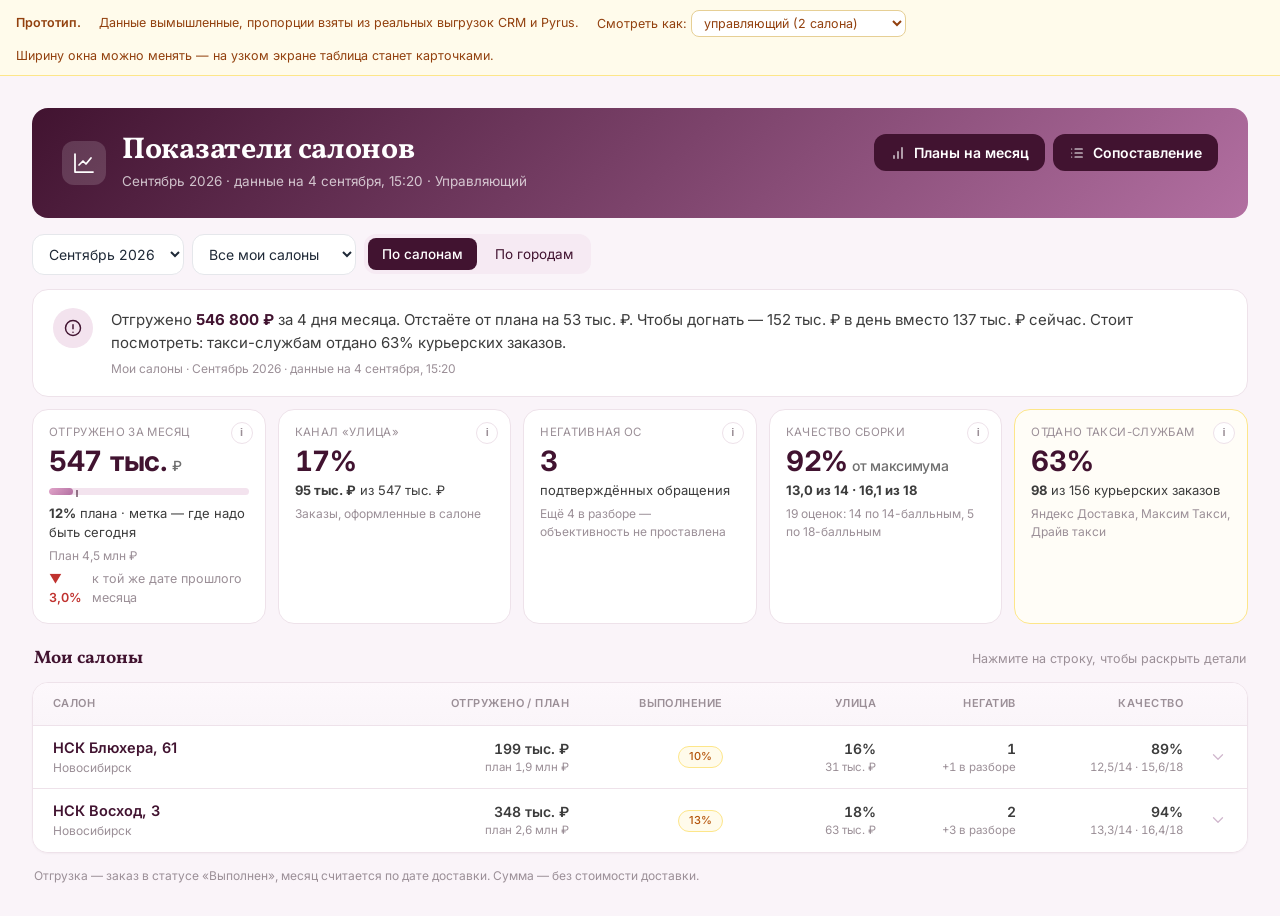
==== commit a8c8edbc: "fix(salon-kpi): качество с двумя шкалами (14/18) и оформление таблицы салонов Качество: у видов зака" ====
--- a/prototypes/salon-kpi/index.html
+++ b/prototypes/salon-kpi/index.html
@@ -145,48 +145,72 @@
 .section-head{display:flex;align-items:baseline;justify-content:space-between;gap:12px;margin:22px 2px 10px}
 .section-head h2{font-size:18px}
 .section-head__hint{font-size:12.5px;color:var(--bx-muted)}
-.rows{background:#fff;border:1px solid var(--bx-border);border-radius:var(--bx-r-2xl);overflow:hidden}
-.row-head,.row{display:grid;grid-template-columns:minmax(190px,2fr) 1.5fr 1fr 1fr 1fr 1fr 34px;
-  gap:12px;align-items:center;padding:12px 16px}
-.row-head{background:#faf5f9;font-size:11.5px;text-transform:uppercase;letter-spacing:.03em;
-  color:var(--bx-muted);font-weight:600;border-bottom:1px solid var(--bx-border)}
-.row-head button{background:none;border:none;font:inherit;color:inherit;cursor:pointer;padding:0;text-align:left}
+.rows{background:#fff;border:1px solid var(--bx-border);border-radius:var(--bx-r-2xl);overflow:hidden;
+  box-shadow:0 1px 2px rgba(65,19,48,.04)}
+.row-head,.row{display:grid;grid-template-columns:minmax(200px,2.2fr) 1.4fr 1fr 1fr .9fr 1.1fr 30px;
+  gap:14px;align-items:center;padding:13px 20px}
+.row-head{background:linear-gradient(180deg,#fdf8fc 0%,#faf5f9 100%);font-size:11px;
+  text-transform:uppercase;letter-spacing:.04em;color:var(--bx-muted);font-weight:600;
+  border-bottom:1px solid var(--bx-border)}
+/* font:inherit не переносит text-transform — без этого часть заголовков шла не капсом */
+.row-head button{background:none;border:none;font:inherit;color:inherit;cursor:pointer;padding:0;
+  text-align:inherit;text-transform:inherit;letter-spacing:inherit;display:inline-flex;align-items:center;gap:4px}
 .row-head button:hover{color:var(--bx-wine)}
-.row{border-bottom:1px solid var(--bx-border);cursor:pointer;background:#fff;width:100%;text-align:left;font:inherit}
-.row:last-of-type{border-bottom:none}
-.row:hover{background:#fdfafc}
-.row__name{font-weight:600;color:var(--bx-wine)}
-.row__city{font-size:12px;color:var(--bx-muted);font-weight:400}
-.row__num{font-variant-numeric:tabular-nums;font-weight:600}
-.row__num small{display:block;font-weight:400;font-size:11.5px;color:var(--bx-muted)}
-.row__chev{justify-self:end;color:var(--bx-muted);transition:transform .2s}
-.row__chev--open{transform:rotate(180deg)}
+.row-head button[data-active]{color:var(--bx-wine)}
+/* .row — это <button>: собственную рамку браузера нужно снять явно, иначе поверх
+   разделителей рисуется вторая линия (было видно как двойное обрамление строк) */
+.row{border:none;border-top:1px solid var(--bx-border);cursor:pointer;background:#fff;width:100%;
+  text-align:left;font:inherit;color:inherit;appearance:none;-webkit-appearance:none;
+  transition:background .15s}
+.row:first-of-type{border-top:none}
+.row:hover{background:#fdf9fc}
+.row--open{background:#fdf9fc}
+.row__name{font-weight:600;color:var(--bx-wine);font-size:14.5px;line-height:1.3}
+.row__city{font-size:12px;color:var(--bx-muted);font-weight:400;margin-top:2px}
+.row__num{font-variant-numeric:tabular-nums lining-nums;font-weight:600;color:var(--bx-text);
+  line-height:1.25;display:block}
+.row__num small{display:block;font-weight:400;font-size:11.5px;color:var(--bx-muted);margin-top:2px}
+/* Числа выравниваем по правому краю — так столбец читается сверху вниз без спотыканий */
+.row-head > :not(:first-child),.row > :not(:first-child):not(.row__chev){text-align:right}
+.row__chev{justify-self:end;color:var(--bx-scroll);transition:transform .2s,color .15s;line-height:0}
+.row:hover .row__chev{color:var(--bx-pink-deep)}
+.row__chev--open{transform:rotate(180deg);color:var(--bx-wine)}
 .cell-label{display:none}
 
 /* мобильный вид: строки становятся карточками */
 @media(max-width:900px){
   .row-head{display:none}
-  .rows{background:none;border:none;border-radius:0}
-  .row{grid-template-columns:1fr 1fr;gap:10px 12px;background:#fff;border:1px solid var(--bx-border);
-    border-radius:var(--bx-r-2xl);margin-bottom:8px;padding:14px}
-  .row:last-of-type{border-bottom:1px solid var(--bx-border)}
-  .row__name{grid-column:1 / -1;font-size:15px}
-  .row__chev{position:absolute;right:14px;top:14px}
-  .row{position:relative}
-  .cell-label{display:block;font-size:11px;color:var(--bx-muted);text-transform:uppercase;letter-spacing:.03em}
-  .row__num{font-size:15px}
+  .rows{background:none;border:none;border-radius:0;box-shadow:none;overflow:visible}
+  .row{position:relative;grid-template-columns:1fr 1fr;gap:12px;background:#fff;
+    border:1px solid var(--bx-border);border-radius:var(--bx-r-2xl);margin-bottom:8px;padding:16px}
+  .row:first-of-type{border-top:1px solid var(--bx-border)}
+  .row--open{margin-bottom:0;border-radius:var(--bx-r-2xl) var(--bx-r-2xl) 0 0;border-bottom:none}
+  .row__name{grid-column:1 / -1;font-size:16px;padding-right:28px}
+  .row__chev{position:absolute;right:16px;top:16px}
+  .row-head > :not(:first-child),.row > :not(:first-child):not(.row__chev){text-align:left}
+  .cell-label{display:block;font-size:10.5px;color:var(--bx-muted);text-transform:uppercase;
+    letter-spacing:.04em;margin-bottom:3px}
+  .row__num{font-size:15.5px}
 }
 
 /* ---------- Детали салона ---------- */
-.details{background:var(--bx-bg);border-bottom:1px solid var(--bx-border);padding:16px}
+.details{background:linear-gradient(180deg,#fbf6fa 0%,var(--bx-bg) 100%);
+  border-top:1px solid var(--bx-border);padding:16px 20px}
 .details__grid{display:grid;grid-template-columns:repeat(3,1fr);gap:12px}
-@media(max-width:900px){.details{border-radius:var(--bx-r-2xl);border:1px solid var(--bx-border);margin:-4px 0 8px}
+@media(max-width:900px){
+  .details{border:1px solid var(--bx-border);border-top:none;
+    border-radius:0 0 var(--bx-r-2xl) var(--bx-r-2xl);margin:0 0 8px;padding:14px}
   .details__grid{grid-template-columns:1fr}}
 .dcard{background:#fff;border:1px solid var(--bx-border);border-radius:var(--bx-r-xl);padding:14px}
 .dcard h4{font-size:14px;margin-bottom:10px}
 .dlist{display:flex;flex-direction:column;gap:7px}
 .dline{display:flex;align-items:center;gap:8px;font-size:13px}
 .dline__name{flex:1 1 auto;min-width:0;overflow:hidden;text-overflow:ellipsis;white-space:nowrap}
+.dline--stack{align-items:flex-start}
+.dline--stack .dline__name{white-space:normal}
+.dline__name small{display:block;font-size:11.5px;color:var(--bx-muted);
+  font-variant-numeric:tabular-nums;margin-top:1px}
+.dline--stack .dbar,.dline--stack .dline__val{margin-top:4px}
 .dline__val{font-variant-numeric:tabular-nums;font-weight:600;color:var(--bx-wine)}
 .dbar{height:6px;border-radius:3px;background:var(--bx-pink-wash);overflow:hidden;flex:0 0 76px}
 .dbar__fill{height:100%;background:var(--bx-grad-accent)}
@@ -364,120 +388,130 @@
   '2026-08': {label:'Август 2026',   days:31, passed:31, asOf:'1 сентября, 03:10', running:false}
 };
 
-const FLORISTS = ['Флорист 3','Флорист 4','Флорист 9','Флорист 12','Флорист 6'];
-
 // fact — отгружено; prevToDate — сколько было в прошлом месяце НА ЭТУ ЖЕ ДАТУ
 // (сравнивать неполный месяц с полным прошлым бессмысленно);
 // courierOrders/taxiOrders — заказы с типом «Доставка курьером» и из них отданные такси-службам.
+//
+// Качество: у видов заказа РАЗНЫЙ максимум — 14 баллов (клубничный и цветочный букет,
+// коробочка, боксы) и 18 баллов (комбинированные: клубнично-цветочный букет, коробочка
+// с букетом, цветочно-клубничный бокс). Средний балл между ними не усредняется — это
+// разные шкалы. Поэтому храним пару {a14,c14,a18,c18}, а сравнимая величина —
+// процент от максимума: (сумма баллов) / (сумма максимумов).
 const SALONS = [
   {id:1, name:'НСК Восход, 3', city:'Новосибирск', data:{
     '2026-09':{plan:2600000, fact:348200, prevToDate:321500, street:63400, nosOk:2, nosReview:3,
-      nosCats:[['Доставка',1],['Цветок',1]], qAvg:13.2, qPct:94.3, qCount:11, qPrev:13.0,
+      nosCats:[['Доставка',1],['Цветок',1]], q:{a14:13.3, c14:8, a18:16.4, c18:3},
       courierOrders:92, taxiOrders:57,
-      florists:[['Флорист 3',13.4,5],['Флорист 4',13.0,4],['Флорист 9',12.6,2]],
+      florists:[{n:'Флорист 3',a14:13.6,c14:4,a18:16.5,c18:1},{n:'Флорист 4',a14:13.0,c14:3,a18:16.2,c18:1},
+                {n:'Флорист 9',a14:12.9,c14:1,a18:16.4,c18:1}],
       channels:[['Заказ с сайта',118400],['Яндекс Еда',92100],['Улица',63400],['По телефону',41800],['Flowwow',32500]]},
     '2026-08':{plan:2400000, fact:2471000, prevToDate:2190000, street:452000, nosOk:6, nosReview:7,
-      nosCats:[['Доставка',3],['Цветок',2],['Сервис',1]], qAvg:13.0, qPct:92.9, qCount:73, qPrev:12.8,
+      nosCats:[['Доставка',3],['Цветок',2],['Сервис',1]], q:{a14:13.1, c14:55, a18:16.2, c18:18},
       courierOrders:690, taxiOrders:430,
-      florists:[['Флорист 3',13.2,28],['Флорист 4',12.9,25],['Флорист 9',12.7,12],['Флорист 12',12.4,8]],
+      florists:[{n:'Флорист 3',a14:13.3,c14:22,a18:16.5,c18:6},{n:'Флорист 4',a14:12.9,c14:19,a18:16.0,c18:6},
+                {n:'Флорист 9',a14:12.8,c14:9,a18:16.1,c18:3},{n:'Флорист 12',a14:12.6,c14:5,a18:15.8,c18:3}],
       channels:[['Заказ с сайта',812000],['Яндекс Еда',640000],['Улица',452000],['По телефону',310000],['Flowwow',257000]]}}},
 
   {id:2, name:'НСК Блюхера, 61', city:'Новосибирск', data:{
     '2026-09':{plan:1900000, fact:198600, prevToDate:242300, street:31200, nosOk:1, nosReview:1,
-      nosCats:[['Сборка букета',1]], qAvg:12.4, qPct:88.6, qCount:8, qPrev:12.9,
+      nosCats:[['Сборка букета',1]], q:{a14:12.5, c14:6, a18:15.6, c18:2},
       courierOrders:64, taxiOrders:41,
-      florists:[['Флорист 6',12.8,4],['Флорист 12',12.0,4]],
+      florists:[{n:'Флорист 6',a14:12.9,c14:3,a18:16.0,c18:1},{n:'Флорист 12',a14:12.1,c14:3,a18:15.2,c18:1}],
       channels:[['Яндекс Еда',68300],['Заказ с сайта',54100],['Улица',31200],['Flowwow',26400],['По телефону',18600]]},
     '2026-08':{plan:1850000, fact:1846000, prevToDate:1712000, street:295000, nosOk:2, nosReview:2,
-      nosCats:[['Сборка букета',1],['Ягода',1]], qAvg:12.9, qPct:92.1, qCount:64, qPrev:12.7,
+      nosCats:[['Сборка букета',1],['Ягода',1]], q:{a14:12.9, c14:48, a18:16.1, c18:16},
       courierOrders:512, taxiOrders:330,
-      florists:[['Флорист 6',13.1,30],['Флорист 12',12.6,26],['Флорист 3',12.8,8]],
+      florists:[{n:'Флорист 6',a14:13.1,c14:25,a18:16.3,c18:8},{n:'Флорист 12',a14:12.7,c14:23,a18:15.9,c18:8}],
       channels:[['Яндекс Еда',612000],['Заказ с сайта',498000],['Улица',295000],['Flowwow',241000],['По телефону',200000]]}}},
 
   {id:9, name:'НСК Железнодорожная, 15/1', city:'Новосибирск', data:{
     '2026-09':{plan:2100000, fact:264800, prevToDate:238900, street:52700, nosOk:2, nosReview:2,
-      nosCats:[['Доставка',2]], qAvg:13.0, qPct:92.9, qCount:9, qPrev:12.6,
+      nosCats:[['Доставка',2]], q:{a14:13.0, c14:7, a18:16.1, c18:2},
       courierOrders:71, taxiOrders:52,
-      florists:[['Флорист 4',13.2,5],['Флорист 9',12.7,4]],
+      florists:[{n:'Флорист 4',a14:13.2,c14:4,a18:16.3,c18:1},{n:'Флорист 9',a14:12.7,c14:3,a18:15.9,c18:1}],
       channels:[['Заказ с сайта',88600],['Яндекс Еда',64200],['Улица',52700],['Flowwow',33100],['По телефону',26200]]},
     '2026-08':{plan:2000000, fact:1978000, prevToDate:1834000, street:381000, nosOk:5, nosReview:4,
-      nosCats:[['Доставка',3],['Сервис',2]], qAvg:12.6, qPct:90.0, qCount:66, qPrev:12.5,
+      nosCats:[['Доставка',3],['Сервис',2]], q:{a14:12.7, c14:50, a18:15.8, c18:16},
       courierOrders:548, taxiOrders:392,
-      florists:[['Флорист 4',12.8,31],['Флорист 9',12.4,27],['Флорист 6',12.6,8]],
+      florists:[{n:'Флорист 4',a14:12.9,c14:26,a18:16.0,c18:8},{n:'Флорист 9',a14:12.5,c14:24,a18:15.6,c18:8}],
       channels:[['Заказ с сайта',655000],['Яндекс Еда',498000],['Улица',381000],['Flowwow',252000],['По телефону',192000]]}}},
 
   {id:4, name:'ЕКБ Бажова', city:'Екатеринбург', data:{
     '2026-09':{plan:3200000, fact:452100, prevToDate:398700, street:71300, nosOk:9, nosReview:12,
-      nosCats:[['Доставка',5],['Цветок',2],['Ягода',2]], qAvg:13.4, qPct:95.7, qCount:14, qPrev:13.1,
+      nosCats:[['Доставка',5],['Цветок',2],['Ягода',2]], q:{a14:13.5, c14:10, a18:17.0, c18:4},
       courierOrders:118, taxiOrders:79,
-      florists:[['Флорист 3',13.6,6],['Флорист 4',13.3,5],['Флорист 12',13.0,3]],
+      florists:[{n:'Флорист 3',a14:13.7,c14:4,a18:17.2,c18:2},{n:'Флорист 4',a14:13.4,c14:4,a18:16.9,c18:1},
+                {n:'Флорист 12',a14:13.1,c14:2,a18:16.8,c18:1}],
       channels:[['Яндекс Еда',146200],['Заказ с сайта',121400],['Flowwow',78900],['Улица',71300],['По телефону',34300]]},
     '2026-08':{plan:3000000, fact:3082000, prevToDate:2740000, street:521000, nosOk:22, nosReview:16,
-      nosCats:[['Доставка',11],['Цветок',5],['Ягода',4],['Сервис',2]], qAvg:13.1, qPct:93.6, qCount:90, qPrev:12.9,
+      nosCats:[['Доставка',11],['Цветок',5],['Ягода',4],['Сервис',2]], q:{a14:13.2, c14:68, a18:16.7, c18:22},
       courierOrders:842, taxiOrders:560,
-      florists:[['Флорист 3',13.3,34],['Флорист 4',13.0,31],['Флорист 12',12.9,25]],
+      florists:[{n:'Флорист 3',a14:13.4,c14:26,a18:16.9,c18:8},{n:'Флорист 4',a14:13.1,c14:24,a18:16.6,c18:7},
+                {n:'Флорист 12',a14:13.0,c14:18,a18:16.5,c18:7}],
       channels:[['Яндекс Еда',982000],['Заказ с сайта',864000],['Flowwow',512000],['Улица',521000],['По телефону',203000]]}}},
 
   {id:5, name:'Барнаул Советская', city:'Барнаул', data:{
     '2026-09':{plan:1500000, fact:212400, prevToDate:181200, street:44900, nosOk:0, nosReview:1,
-      nosCats:[], qAvg:12.8, qPct:91.4, qCount:7, qPrev:12.5,
+      nosCats:[], q:{a14:12.9, c14:5, a18:16.0, c18:2},
       courierOrders:52, taxiOrders:19,
-      florists:[['Флорист 6',13.0,4],['Флорист 9',12.5,3]],
+      florists:[{n:'Флорист 6',a14:13.1,c14:3,a18:16.2,c18:1},{n:'Флорист 9',a14:12.6,c14:2,a18:15.8,c18:1}],
       channels:[['Заказ с сайта',72300],['Улица',44900],['Яндекс Еда',43800],['По телефону',31200],['Flowwow',20200]]},
     '2026-08':{plan:1450000, fact:1462000, prevToDate:1338000, street:318000, nosOk:1, nosReview:0,
-      nosCats:[['Сервис',1]], qAvg:12.5, qPct:89.3, qCount:54, qPrev:12.6,
+      nosCats:[['Сервис',1]], q:{a14:12.6, c14:41, a18:15.9, c18:13},
       courierOrders:398, taxiOrders:141,
-      florists:[['Флорист 6',12.7,29],['Флорист 9',12.3,25]],
+      florists:[{n:'Флорист 6',a14:12.8,c14:22,a18:16.1,c18:7},{n:'Флорист 9',a14:12.4,c14:19,a18:15.6,c18:6}],
       channels:[['Заказ с сайта',498000],['Улица',318000],['Яндекс Еда',302000],['По телефону',201000],['Flowwow',143000]]}}},
 
   {id:6, name:'Барнаул Лазурная', city:'Барнаул', data:{
     '2026-09':{plan:1700000, fact:178300, prevToDate:206400, street:38100, nosOk:3, nosReview:2,
-      nosCats:[['Ягода',2],['Цветок',1]], qAvg:12.2, qPct:87.1, qCount:6, qPrev:12.8,
+      nosCats:[['Ягода',2],['Цветок',1]], q:{a14:12.3, c14:4, a18:15.4, c18:2},
       courierOrders:48, taxiOrders:31,
-      florists:[['Флорист 12',12.4,3],['Флорист 6',12.0,3]],
+      florists:[{n:'Флорист 12',a14:12.5,c14:2,a18:15.6,c18:1},{n:'Флорист 6',a14:12.1,c14:2,a18:15.2,c18:1}],
       channels:[['Заказ с сайта',61200],['Яндекс Еда',42800],['Улица',38100],['Flowwow',21100],['По телефону',15100]]},
     '2026-08':{plan:1650000, fact:1602000, prevToDate:1588000, street:284000, nosOk:6, nosReview:5,
-      nosCats:[['Ягода',3],['Цветок',2],['Доставка',1]], qAvg:12.8, qPct:91.4, qCount:64, qPrev:12.7,
+      nosCats:[['Ягода',3],['Цветок',2],['Доставка',1]], q:{a14:12.9, c14:48, a18:16.2, c18:16},
       courierOrders:421, taxiOrders:268,
-      florists:[['Флорист 12',12.9,33],['Флорист 6',12.7,31]],
+      florists:[{n:'Флорист 12',a14:13.0,c14:25,a18:16.4,c18:8},{n:'Флорист 6',a14:12.8,c14:23,a18:16.0,c18:8}],
       channels:[['Заказ с сайта',521000],['Яндекс Еда',402000],['Улица',284000],['Flowwow',231000],['По телефону',164000]]}}},
 
   {id:3, name:'Томск Дальне-Ключевская, 16а', city:'Томск', data:{
     '2026-09':{plan:1800000, fact:243700, prevToDate:212800, street:49600, nosOk:5, nosReview:6,
-      nosCats:[['Доставка',3],['Сборка букета',2]], qAvg:12.9, qPct:92.1, qCount:8, qPrev:12.7,
+      nosCats:[['Доставка',3],['Сборка букета',2]], q:{a14:13.0, c14:6, a18:16.2, c18:2},
       courierOrders:58, taxiOrders:44,
-      florists:[['Флорист 9',13.1,5],['Флорист 3',12.6,3]],
+      florists:[{n:'Флорист 9',a14:13.2,c14:4,a18:16.4,c18:1},{n:'Флорист 3',a14:12.7,c14:2,a18:16.0,c18:1}],
       channels:[['Яндекс Еда',81400],['Заказ с сайта',62300],['Улица',49600],['Flowwow',31200],['По телефону',19200]]},
     '2026-08':{plan:1750000, fact:1721000, prevToDate:1602000, street:342000, nosOk:12, nosReview:9,
-      nosCats:[['Доставка',6],['Сборка букета',4],['Сервис',2]], qAvg:12.7, qPct:90.7, qCount:63, qPrev:12.6,
+      nosCats:[['Доставка',6],['Сборка букета',4],['Сервис',2]], q:{a14:12.8, c14:47, a18:16.0, c18:16},
       courierOrders:452, taxiOrders:341,
-      florists:[['Флорист 9',12.9,32],['Флорист 3',12.5,31]],
+      florists:[{n:'Флорист 9',a14:13.0,c14:24,a18:16.2,c18:8},{n:'Флорист 3',a14:12.6,c14:23,a18:15.8,c18:8}],
       channels:[['Яндекс Еда',562000],['Заказ с сайта',441000],['Улица',342000],['Flowwow',221000],['По телефону',155000]]}}},
 
   {id:7, name:'Челябинск Цвиллинга, 59', city:'Челябинск', data:{
     '2026-09':{plan:2300000, fact:301500, prevToDate:288200, street:58700, nosOk:4, nosReview:3,
-      nosCats:[['Цветок',2],['Доставка',2]], qAvg:12.6, qPct:90.0, qCount:6, qPrev:12.4,
+      nosCats:[['Цветок',2],['Доставка',2]], q:{a14:12.7, c14:4, a18:15.9, c18:2},
       courierOrders:84, taxiOrders:61,
-      florists:[['Флорист 4',12.8,3],['Флорист 12',12.4,3]],
+      florists:[{n:'Флорист 4',a14:12.9,c14:2,a18:16.1,c18:1},{n:'Флорист 12',a14:12.5,c14:2,a18:15.7,c18:1}],
       channels:[['Яндекс Еда',102300],['Заказ с сайта',78400],['Улица',58700],['Flowwow',38200],['По телефону',23900]]},
     '2026-08':{plan:2200000, fact:2214000, prevToDate:2018000, street:398000, nosOk:7, nosReview:5,
-      nosCats:[['Цветок',3],['Доставка',3],['Ягода',1]], qAvg:12.4, qPct:88.6, qCount:45, qPrev:12.3,
+      nosCats:[['Цветок',3],['Доставка',3],['Ягода',1]], q:{a14:12.5, c14:34, a18:15.7, c18:11},
       courierOrders:601, taxiOrders:442,
-      florists:[['Флорист 4',12.6,23],['Флорист 12',12.2,22]],
+      florists:[{n:'Флорист 4',a14:12.7,c14:17,a18:15.9,c18:6},{n:'Флорист 12',a14:12.3,c14:17,a18:15.5,c18:5}],
       channels:[['Яндекс Еда',742000],['Заказ с сайта',602000],['Улица',398000],['Flowwow',282000],['По телефону',190000]]}}},
 
   {id:8, name:'Челябинск пр-кт Свердловский, 23', city:'Челябинск', data:{
     '2026-09':{plan:null, fact:164900, prevToDate:151700, street:29800, nosOk:1, nosReview:2,
-      nosCats:[['Сервис',1]], qAvg:13.1, qPct:93.6, qCount:5, qPrev:12.9,
+      nosCats:[['Сервис',1]], q:{a14:13.2, c14:4, a18:16.5, c18:1},
       courierOrders:44, taxiOrders:33,
-      florists:[['Флорист 6',13.2,3],['Флорист 9',12.9,2]],
+      florists:[{n:'Флорист 6',a14:13.3,c14:2,a18:16.5,c18:1},{n:'Флорист 9',a14:13.0,c14:2,a18:0,c18:0}],
       channels:[['Яндекс Еда',54200],['Заказ с сайта',42100],['Улица',29800],['Flowwow',22600],['По телефону',16200]]},
     '2026-08':{plan:1400000, fact:1389000, prevToDate:1244000, street:241000, nosOk:2, nosReview:1,
-      nosCats:[['Сервис',1],['Цветок',1]], qAvg:12.9, qPct:92.1, qCount:57, qPrev:12.8,
+      nosCats:[['Сервис',1],['Цветок',1]], q:{a14:13.0, c14:43, a18:16.3, c18:14},
       courierOrders:352, taxiOrders:262,
-      florists:[['Флорист 6',13.0,29],['Флорист 9',12.8,28]],
+      florists:[{n:'Флорист 6',a14:13.1,c14:22,a18:16.4,c18:7},{n:'Флорист 9',a14:12.9,c14:21,a18:16.2,c18:7}],
       channels:[['Яндекс Еда',442000],['Заказ с сайта',352000],['Улица',241000],['Flowwow',201000],['По телефону',153000]]}}}
 ];
+
+const MAX_14 = 14, MAX_18 = 18;
 
 // Ключи, встреченные в данных, но не привязанные ни к одному салону.
 // Это и есть защита от тихой потери: видно, сколько теряется и на чём.
@@ -547,26 +581,59 @@
 
 function md(salon){ return salon.data[state.month]; }
 
+// Процент от максимума: (набранные баллы) / (возможные баллы).
+// Именно так качество можно сравнивать между салонами и флористами — средний балл
+// нельзя, потому что у 14- и 18-балльных видов заказа разные шкалы.
+function qualityPercent(o){
+  const possible = o.c14 * MAX_14 + o.c18 * MAX_18;
+  return possible ? (o.s14 + o.s18) / possible * 100 : 0;
+}
+
+// «13,1 из 14 · 16,2 из 18» — обе шкалы рядом, без смешивания
+function scorePair(o, compact){
+  const parts = [];
+  if(o.c14) parts.push(num(o.s14 / o.c14) + (compact ? '/14' : ' из 14'));
+  if(o.c18) parts.push(num(o.s18 / o.c18) + (compact ? '/18' : ' из 18'));
+  return parts.join(' · ') || '—';
+}
+
+// «73 оценки: 55 по 14-балльным, 18 по 18-балльным»
+function scoreCounts(o){
+  const total = o.c14 + o.c18;
+  if(!total) return 'Оценок за период нет';
+  const parts = [];
+  if(o.c14) parts.push(o.c14 + ' по 14-балльным');
+  if(o.c18) parts.push(o.c18 + ' по 18-балльным');
+  return total + nbsp + plural(total, 'оценка', 'оценки', 'оценок') + ': ' + parts.join(', ');
+}
+
 // Агрегат по набору салонов — тем же способом считается и «город», и «итого»
 function aggregate(list){
   const acc = {plan:0, planKnown:false, planMissing:0, fact:0, prevToDate:0, street:0, nosOk:0, nosReview:0,
-    qScoreSum:0, qCount:0, qPctSum:0, courierOrders:0, taxiOrders:0, nosCats:{}, channels:{}, florists:{}};
+    s14:0, c14:0, s18:0, c18:0, courierOrders:0, taxiOrders:0, nosCats:{}, channels:{}, florists:{}};
   list.forEach(s => {
     const d = md(s);
     if(d.plan === null) acc.planMissing++; else { acc.plan += d.plan; acc.planKnown = true; }
     acc.fact += d.fact; acc.prevToDate += d.prevToDate; acc.street += d.street;
     acc.nosOk += d.nosOk; acc.nosReview += d.nosReview;
-    acc.qScoreSum += d.qAvg * d.qCount; acc.qCount += d.qCount; acc.qPctSum += d.qPct * d.qCount;
+    // Баллы 14- и 18-балльных видов копим ОТДЕЛЬНО: смешивать их в один средний нельзя
+    acc.s14 += d.q.a14 * d.q.c14; acc.c14 += d.q.c14;
+    acc.s18 += d.q.a18 * d.q.c18; acc.c18 += d.q.c18;
     acc.courierOrders += d.courierOrders; acc.taxiOrders += d.taxiOrders;
     d.nosCats.forEach(c => { acc.nosCats[c[0]] = (acc.nosCats[c[0]] || 0) + c[1]; });
     d.channels.forEach(c => { acc.channels[c[0]] = (acc.channels[c[0]] || 0) + c[1]; });
     d.florists.forEach(f => {
-      const cur = acc.florists[f[0]] || {sum:0, count:0};
-      cur.sum += f[1] * f[2]; cur.count += f[2]; acc.florists[f[0]] = cur;
+      const cur = acc.florists[f.n] || {s14:0, c14:0, s18:0, c18:0};
+      cur.s14 += f.a14 * f.c14; cur.c14 += f.c14;
+      cur.s18 += f.a18 * f.c18; cur.c18 += f.c18;
+      acc.florists[f.n] = cur;
     });
   });
-  acc.qAvg = acc.qCount ? acc.qScoreSum / acc.qCount : 0;
-  acc.qPct = acc.qCount ? acc.qPctSum / acc.qCount : 0;
+  acc.q14 = acc.c14 ? acc.s14 / acc.c14 : null;
+  acc.q18 = acc.c18 ? acc.s18 / acc.c18 : null;
+  acc.qCount = acc.c14 + acc.c18;
+  // Сравнимая между салонами величина — доля набранных баллов от возможных
+  acc.qPct = qualityPercent(acc);
   acc.streetShare = acc.fact ? acc.street / acc.fact * 100 : 0;
   acc.taxiShare = acc.courierOrders ? acc.taxiOrders / acc.courierOrders * 100 : 0;
   acc.planDone = acc.planKnown && acc.plan ? acc.fact / acc.plan * 100 : null;
@@ -731,15 +798,16 @@
         'пока их не разобрали, основная цифра занижена.'
   }));
 
-  // 4. Качество
+  // 4. Качество: главная цифра — процент от максимума, потому что шкалы две
   out.push(kpi({
-    id:'quality', label:'Качество сборки', value:num(agg.qAvg), unit:'балла',
-    mean:'<b>' + pct(agg.qPct, 0) + '</b> от максимума',
-    sub:agg.qCount + nbsp + plural(agg.qCount, 'оценка', 'оценки', 'оценок') +
-      (agg.qCount < 15 ? ' — для выводов маловато' : ''),
+    id:'quality', label:'Качество сборки', value:pct(agg.qPct, 0), unit:'от максимума',
+    mean:'<b>' + scorePair(agg) + '</b>',
+    sub:scoreCounts(agg) + (agg.qCount && agg.qCount < 15 ? ' — для выводов маловато' : ''),
     delta:'', flag:agg.qPct > 0 && agg.qPct < 90,
-    how:'Средний балл проверок сборки из формы качества в Pyrus. Максимум зависит от вида заказа (14 или 18 ' +
-        'баллов), поэтому рядом — процент от максимума: его можно сравнивать между салонами.'
+    how:'Проверки сборки из формы качества в Pyrus. У видов заказа два максимума: 14 баллов (клубничный и ' +
+        'цветочный букет, коробочка, боксы) и 18 (клубнично-цветочный букет, коробочка с букетом, ' +
+        'цветочно-клубничный бокс). Средние баллы этих групп не смешиваются — показаны отдельно, ' +
+        'а сравнимая величина одна: набранные баллы к возможным.'
   }));
 
   // 5. Такси-службы
@@ -794,7 +862,8 @@
       ? '<span class="' + (a.planDone < 90 ? 'b-warn' : 'b-ok') + ' bx-badge">' + pct(a.planDone, 0) + '</span>'
       : '<span class="bx-badge b-neutral">план не задан</span>';
 
-    return '<button class="row" type="button" data-row="' + esc(r.key) + '" aria-expanded="' + open + '">' +
+    return '<button class="row' + (open ? ' row--open' : '') + '" type="button" data-row="' +
+      esc(r.key) + '" aria-expanded="' + open + '">' +
       '<div class="row__name">' + esc(r.title) + '<div class="row__city">' + esc(r.sub) + '</div></div>' +
       '<div><span class="cell-label">Отгружено</span><span class="row__num">' + short(a.fact) + ' ₽' +
         '<small>план ' + (a.plan ? short(a.plan) + ' ₽' : '—') + '</small></span></div>' +
@@ -803,8 +872,8 @@
         '<small>' + short(a.street) + ' ₽</small></span></div>' +
       '<div><span class="cell-label">Негатив</span><span class="row__num">' + a.nosOk +
         '<small>' + (a.nosReview ? '+' + a.nosReview + ' в разборе' : 'разобрано') + '</small></span></div>' +
-      '<div><span class="cell-label">Качество</span><span class="row__num">' + num(a.qAvg) +
-        '<small>' + pct(a.qPct, 0) + ' от макс.</small></span></div>' +
+      '<div><span class="cell-label">Качество</span><span class="row__num">' + pct(a.qPct, 0) +
+        '<small>' + scorePair(a, true) + '</small></span></div>' +
       '<div class="row__chev' + (open ? ' row__chev--open' : '') + '">' +
         '<svg width="18" height="18" viewBox="0 0 24 24" fill="none" stroke="currentColor" stroke-width="1.75" ' +
         'stroke-linecap="round" stroke-linejoin="round"><path d="M6 9l6 6 6-6"/></svg></div>' +
@@ -825,10 +894,12 @@
 
 function detailsHtml(r){
   const a = r.agg;
+  // Флориста оцениваем по проценту от максимума: один собирает больше 18-балльных
+  // комбинированных заказов, другой — 14-балльные букеты, и сырые баллы несравнимы
   const florists = Object.keys(a.florists).map(name => {
     const f = a.florists[name];
-    return [name + ' · ' + f.count + nbsp + plural(f.count, 'оценка', 'оценки', 'оценок'), f.sum / f.count];
-  }).sort((x, y) => y[1] - x[1]);
+    return {name:name, pct:qualityPercent(f), f:f};
+  }).sort((x, y) => y.pct - x.pct);
 
   const cats = Object.keys(a.nosCats).map(k => [k, a.nosCats[k]]).sort((x, y) => y[1] - x[1]);
   const channels = Object.keys(a.channels).map(k => [k, a.channels[k]]).sort((x, y) => y[1] - x[1]);
@@ -836,11 +907,15 @@
   return '<div class="details"><div class="details__grid">' +
     '<div class="dcard"><h4>Качество по флористам</h4>' +
       (florists.length
-        ? '<div class="dlist">' + florists.map(f =>
-            '<div class="dline"><span class="dline__name">' + esc(f[0]) + '</span>' +
-            '<span class="dline__val">' + num(f[1]) + '</span></div>').join('') + '</div>'
+        ? '<div class="dlist">' + florists.map(x =>
+            '<div class="dline dline--stack"><span class="dline__name">' + esc(x.name) +
+            '<small>' + scorePair(x.f, true) + ' · ' + (x.f.c14 + x.f.c18) + nbsp +
+            plural(x.f.c14 + x.f.c18, 'оценка', 'оценки', 'оценок') + '</small></span>' +
+            '<span class="dbar"><span class="dbar__fill" style="width:' + x.pct + '%"></span></span>' +
+            '<span class="dline__val">' + pct(x.pct, 0) + '</span></div>').join('') + '</div>'
         : '<div class="dempty">Оценок за период нет</div>') +
       '<div style="font-size:11.5px;color:var(--bx-muted);margin-top:9px">' +
+      'Процент — от максимума своего вида заказа: 14-балльные и 18-балльные не смешиваются. ' +
       'Имена обезличены в форме Pyrus — так они и приходят.</div></div>' +
     '<div class="dcard"><h4>Негатив по категориям</h4>' + barList(cats, 'count') +
       (a.nosReview ? '<div style="font-size:11.5px;color:var(--bx-muted);margin-top:9px">' +
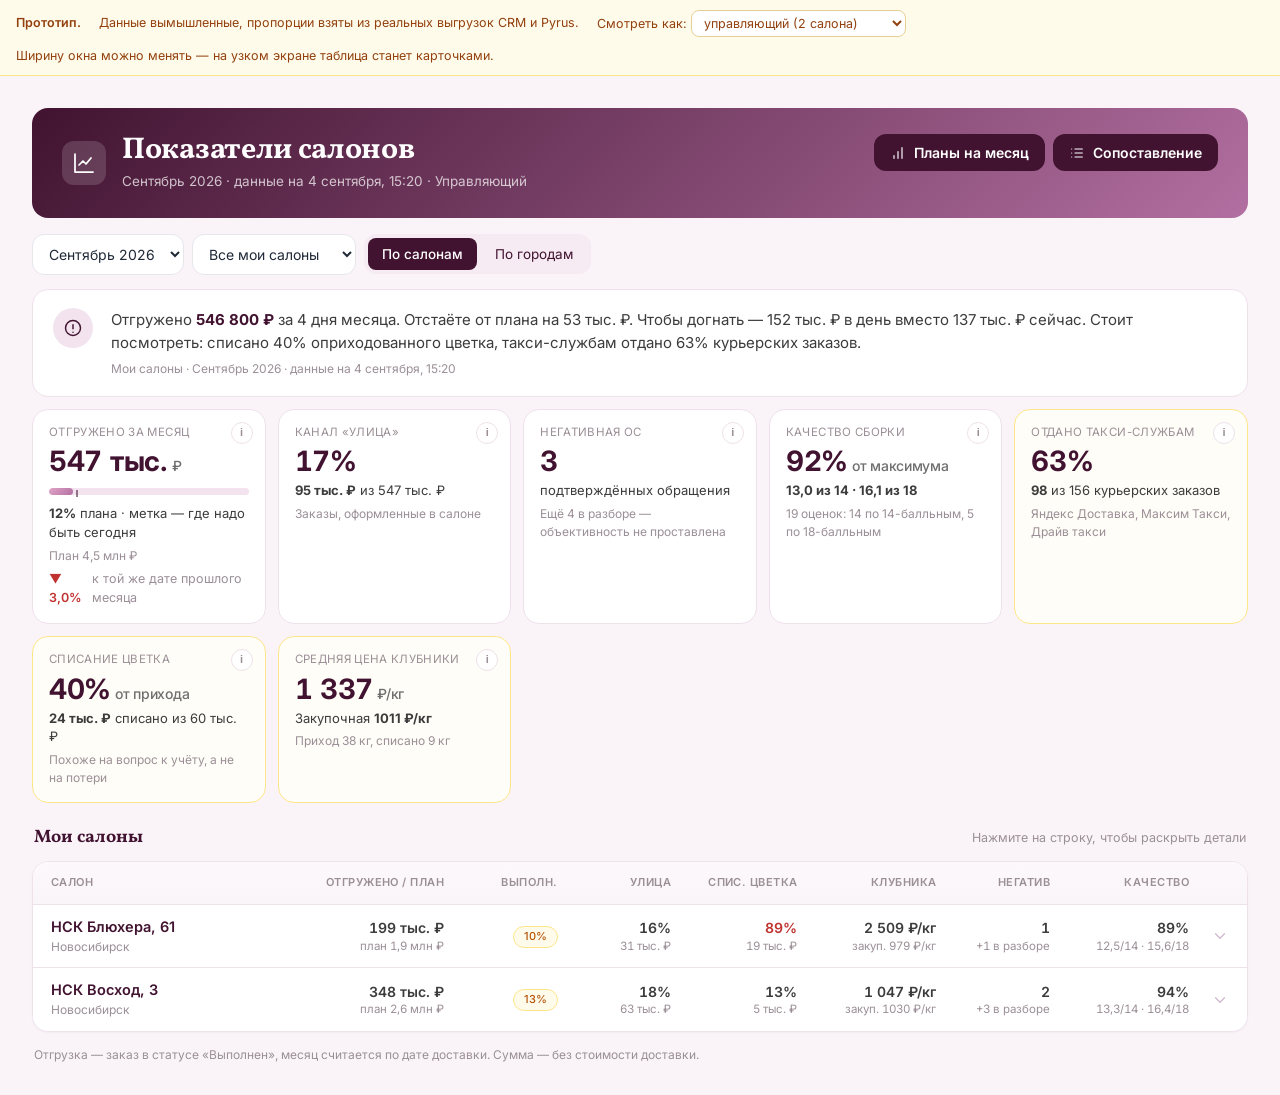
==== commit 95b0b8e2: "feat(salon-kpi): доля списания цветка и средняя цена клубники из МойСклада Источники разведаны на жи" ====
--- a/prototypes/salon-kpi/index.html
+++ b/prototypes/salon-kpi/index.html
@@ -111,9 +111,9 @@
 @media(max-width:640px){.summary{padding:14px;gap:12px}.summary__text{font-size:14px}}
 
 /* ---------- KPI ---------- */
-.kpis{display:grid;gap:12px;grid-template-columns:repeat(5,1fr);margin-bottom:14px}
-@media(max-width:1180px){.kpis{grid-template-columns:repeat(3,1fr)}}
-@media(max-width:820px){.kpis{grid-template-columns:repeat(2,1fr)}}
+/* Плиток семь — фиксированное число колонок оставляло бы дыры на средних
+   экранах, поэтому колонки подбираются под ширину */
+.kpis{display:grid;gap:12px;grid-template-columns:repeat(auto-fill,minmax(214px,1fr));margin-bottom:14px}
 @media(max-width:520px){.kpis{grid-template-columns:1fr;gap:8px}}
 .kpi{position:relative;padding:16px;text-align:left;font:inherit;border:1px solid var(--bx-border);
   background:#fff;border-radius:var(--bx-r-2xl);display:flex;flex-direction:column;gap:2px}
@@ -147,8 +147,9 @@
 .section-head__hint{font-size:12.5px;color:var(--bx-muted)}
 .rows{background:#fff;border:1px solid var(--bx-border);border-radius:var(--bx-r-2xl);overflow:hidden;
   box-shadow:0 1px 2px rgba(65,19,48,.04)}
-.row-head,.row{display:grid;grid-template-columns:minmax(200px,2.2fr) 1.4fr 1fr 1fr .9fr 1.1fr 30px;
-  gap:14px;align-items:center;padding:13px 20px}
+.row-head,.row{display:grid;
+  grid-template-columns:minmax(180px,1.8fr) 1.2fr .8fr .8fr .9fr 1fr .8fr 1fr 28px;
+  gap:12px;align-items:center;padding:13px 18px}
 .row-head{background:linear-gradient(180deg,#fdf8fc 0%,#faf5f9 100%);font-size:11px;
   text-transform:uppercase;letter-spacing:.04em;color:var(--bx-muted);font-weight:600;
   border-bottom:1px solid var(--bx-border)}
@@ -170,6 +171,7 @@
 .row__num{font-variant-numeric:tabular-nums lining-nums;font-weight:600;color:var(--bx-text);
   line-height:1.25;display:block}
 .row__num small{display:block;font-weight:400;font-size:11.5px;color:var(--bx-muted);margin-top:2px}
+.row__num--bad{color:var(--bx-down)}
 /* Числа выравниваем по правому краю — так столбец читается сверху вниз без спотыканий */
 .row-head > :not(:first-child),.row > :not(:first-child):not(.row__chev){text-align:right}
 .row__chev{justify-self:end;color:var(--bx-scroll);transition:transform .2s,color .15s;line-height:0}
@@ -177,8 +179,9 @@
 .row__chev--open{transform:rotate(180deg);color:var(--bx-wine)}
 .cell-label{display:none}
 
-/* мобильный вид: строки становятся карточками */
-@media(max-width:900px){
+/* Колонок стало восемь — на среднем экране они уже не помещаются,
+   поэтому в карточки переходим раньше */
+@media(max-width:1180px){
   .row-head{display:none}
   .rows{background:none;border:none;border-radius:0;box-shadow:none;overflow:visible}
   .row{position:relative;grid-template-columns:1fr 1fr;gap:12px;background:#fff;
@@ -196,11 +199,11 @@
 /* ---------- Детали салона ---------- */
 .details{background:linear-gradient(180deg,#fbf6fa 0%,var(--bx-bg) 100%);
   border-top:1px solid var(--bx-border);padding:16px 20px}
-.details__grid{display:grid;grid-template-columns:repeat(3,1fr);gap:12px}
-@media(max-width:900px){
+.details__grid{display:grid;grid-template-columns:repeat(auto-fit,minmax(230px,1fr));gap:12px}
+@media(max-width:1180px){
   .details{border:1px solid var(--bx-border);border-top:none;
-    border-radius:0 0 var(--bx-r-2xl) var(--bx-r-2xl);margin:0 0 8px;padding:14px}
-  .details__grid{grid-template-columns:1fr}}
+    border-radius:0 0 var(--bx-r-2xl) var(--bx-r-2xl);margin:0 0 8px;padding:14px}}
+@media(max-width:640px){.details__grid{grid-template-columns:1fr}}
 .dcard{background:#fff;border:1px solid var(--bx-border);border-radius:var(--bx-r-xl);padding:14px}
 .dcard h4{font-size:14px;margin-bottom:10px}
 .dlist{display:flex;flex-direction:column;gap:7px}
@@ -513,6 +516,43 @@
 
 const MAX_14 = 14, MAX_18 = 18;
 
+// ============================================================================
+// Склад (МойСклад). Цифры за август — РЕАЛЬНЫЕ, из выгрузки документов
+// «Оприходование» (enter) и «Списание» (loss) по папкам Товары МС/Цветы и
+// Товары МС/Клубника. Сентябрь — пропорционально прошедшей части месяца.
+//
+// fIn/fOut  — сумма оприходованного и списанного цветка, ₽
+// bInSum    — сумма оприходованной клубники, ₽
+// bInQty/bOutQty — вес оприходованной и списанной клубники, граммы
+//   (в МойСкладе у товара «Клубника» единица не задана, фактически это граммы:
+//    305 280 «единиц» на 298 161 ₽ — это 305 кг по ~977 ₽/кг)
+// ============================================================================
+const WAREHOUSE = {
+  //            id: [месяц]      fIn      fOut    bInSum   bInQty  bOutQty
+  1: {'2026-08':{fIn:279616, fOut:37692, bInSum:184506, bInQty:177224, bOutQty:2290},
+      '2026-09':{fIn: 38400, fOut: 4900, bInSum: 24100, bInQty: 23400, bOutQty: 380}},
+  2: {'2026-08':{fIn:152946, fOut:149487, bInSum:104850, bInQty:106970, bOutQty:71564},
+      '2026-09':{fIn: 21200, fOut: 18900, bInSum: 14300, bInQty: 14600, bOutQty: 8900}},
+  9: {'2026-08':{fIn:166683, fOut:56509, bInSum:111840, bInQty:106157, bOutQty:20038},
+      '2026-09':{fIn: 22800, fOut: 6100, bInSum: 15200, bInQty: 14400, bOutQty: 2600}},
+  4: {'2026-08':{fIn:532542, fOut:20740, bInSum:298161, bInQty:305280, bOutQty:29153},
+      '2026-09':{fIn: 71300, fOut: 2800, bInSum: 40100, bInQty: 41000, bOutQty: 3800}},
+  5: {'2026-08':{fIn: 93581, fOut:12100, bInSum: 60644, bInQty: 65970, bOutQty:11855},
+      '2026-09':{fIn: 12700, fOut: 1600, bInSum:  8200, bInQty:  8900, bOutQty: 1500}},
+  6: {'2026-08':{fIn:132063, fOut:11926, bInSum: 75287, bInQty: 82292, bOutQty: 9110},
+      '2026-09':{fIn: 17900, fOut: 1500, bInSum: 10100, bInQty: 11000, bOutQty: 1200}},
+  3: {'2026-08':{fIn:208234, fOut:10306, bInSum:130400, bInQty:141134, bOutQty:21783},
+      '2026-09':{fIn: 28100, fOut: 1400, bInSum: 17600, bInQty: 19000, bOutQty: 2900}},
+  7: {'2026-08':{fIn:302256, fOut:13860, bInSum:114116, bInQty:125580, bOutQty: 2979},
+      '2026-09':{fIn: 40800, fOut: 1900, bInSum: 15400, bInQty: 16900, bOutQty:  400}},
+  8: {'2026-08':{fIn:182768, fOut:14928, bInSum: 84918, bInQty: 94310, bOutQty: 4366},
+      '2026-09':{fIn: 24700, fOut: 2000, bInSum: 11400, bInQty: 12700, bOutQty:  590}}
+};
+
+// Доля списания цветка, выше которой это уже не потери, а вопрос к учёту
+const FLOWER_LOSS_ALERT = 20;
+const GRAMS_IN_KG = 1000;
+
 // Ключи, встреченные в данных, но не привязанные ни к одному салону.
 // Это и есть защита от тихой потери: видно, сколько теряется и на чём.
 const UNMAPPED = [
@@ -610,9 +650,13 @@
 // Агрегат по набору салонов — тем же способом считается и «город», и «итого»
 function aggregate(list){
   const acc = {plan:0, planKnown:false, planMissing:0, fact:0, prevToDate:0, street:0, nosOk:0, nosReview:0,
-    s14:0, c14:0, s18:0, c18:0, courierOrders:0, taxiOrders:0, nosCats:{}, channels:{}, florists:{}};
+    s14:0, c14:0, s18:0, c18:0, courierOrders:0, taxiOrders:0, nosCats:{}, channels:{}, florists:{},
+    fIn:0, fOut:0, bInSum:0, bInQty:0, bOutQty:0};
   list.forEach(s => {
     const d = md(s);
+    const w = (WAREHOUSE[s.id] || {})[state.month];
+    if(w){ acc.fIn += w.fIn; acc.fOut += w.fOut;
+           acc.bInSum += w.bInSum; acc.bInQty += w.bInQty; acc.bOutQty += w.bOutQty; }
     if(d.plan === null) acc.planMissing++; else { acc.plan += d.plan; acc.planKnown = true; }
     acc.fact += d.fact; acc.prevToDate += d.prevToDate; acc.street += d.street;
     acc.nosOk += d.nosOk; acc.nosReview += d.nosReview;
@@ -636,6 +680,15 @@
   acc.qPct = qualityPercent(acc);
   acc.streetShare = acc.fact ? acc.street / acc.fact * 100 : 0;
   acc.taxiShare = acc.courierOrders ? acc.taxiOrders / acc.courierOrders * 100 : 0;
+  // Доля списания цветка: списано ₽ / оприходовано ₽ за тот же период
+  acc.flowerLoss = acc.fIn ? acc.fOut / acc.fIn * 100 : null;
+  // Средняя цена клубники: сумма прихода / (вес прихода − вес списания).
+  // Знаменатель может уйти в ноль или минус (списали больше, чем приняли за период,
+  // например остаток прошлого месяца) — тогда цена не считается, а не врёт
+  const berryUsed = acc.bInQty - acc.bOutQty;
+  acc.berryUsed = berryUsed;
+  acc.berryPrice = berryUsed > 0 ? acc.bInSum / berryUsed * GRAMS_IN_KG : null;
+  acc.berryBuyPrice = acc.bInQty ? acc.bInSum / acc.bInQty * GRAMS_IN_KG : null;
   acc.planDone = acc.planKnown && acc.plan ? acc.fact / acc.plan * 100 : null;
   acc.factDelta = acc.prevToDate ? (acc.fact - acc.prevToDate) / acc.prevToDate * 100 : null;
   return acc;
@@ -708,6 +761,9 @@
   else text += 'План на месяц не задан — процент выполнения не считается. ';
 
   const worries = [];
+  if(agg.flowerLoss !== null && agg.flowerLoss >= FLOWER_LOSS_ALERT){
+    worries.push('списано ' + pct(agg.flowerLoss, 0) + ' оприходованного цветка');
+  }
   if(agg.nosOk >= 5) worries.push('подтверждённого негатива ' + agg.nosOk);
   if(agg.qPct && agg.qPct < 90) worries.push('качество ниже 90% от максимума');
   if(agg.taxiShare > 60) worries.push('такси-службам отдано ' + pct(agg.taxiShare, 0) + ' курьерских заказов');
@@ -820,6 +876,40 @@
         'такси-служба. Считается по количеству заказов, не по сумме.'
   }));
 
+  // 6. Списание цветка
+  const lossHigh = agg.flowerLoss !== null && agg.flowerLoss >= FLOWER_LOSS_ALERT;
+  out.push(kpi({
+    id:'flowerloss', label:'Списание цветка', value:agg.flowerLoss === null ? '—' : pct(agg.flowerLoss, 0),
+    unit:agg.flowerLoss === null ? '' : 'от прихода',
+    mean:agg.flowerLoss === null ? 'Оприходования за период нет'
+      : '<b>' + short(agg.fOut) + ' ₽</b> списано из ' + short(agg.fIn) + ' ₽',
+    sub:lossHigh ? 'Похоже на вопрос к учёту, а не на потери' : 'По документам МойСклада',
+    flag:lossHigh, delta:'',
+    how:'Сумма списанного цветка за период, делённая на сумму оприходованного цветка за тот же ' +
+        'период по складу салона. Товары берутся из папки «Товары МС / Цветы», документы — ' +
+        '«Списание» и «Оприходование» в МойСкладе.'
+  }));
+
+  // 7. Средняя цена клубники
+  out.push(kpi({
+    id:'berry', label:'Средняя цена клубники',
+    value:agg.berryPrice === null ? '—' : Math.round(agg.berryPrice).toString().replace(/\B(?=(\d{3})+(?!\d))/g, nbsp),
+    unit:agg.berryPrice === null ? '' : '₽/кг',
+    mean:agg.berryPrice === null
+      ? 'Списано больше, чем оприходовано — цена не считается'
+      : 'Закупочная <b>' + Math.round(agg.berryBuyPrice) + ' ₽/кг</b>',
+    sub:agg.bInQty
+      ? 'Приход ' + num(agg.bInQty / GRAMS_IN_KG, 0) + ' кг, списано ' +
+        num(agg.bOutQty / GRAMS_IN_KG, 0) + ' кг'
+      : 'Оприходования за период нет',
+    flag:agg.berryPrice !== null && agg.berryBuyPrice && agg.berryPrice > agg.berryBuyPrice * 1.3,
+    delta:'',
+    how:'Сумма оприходованной клубники за период, делённая на разницу веса: вес оприходованной ' +
+        'минус вес списанной. То есть во сколько обошёлся килограмм клубники, реально пошедшей ' +
+        'в дело: чем больше списали, тем дороже вышел остаток. Рядом — закупочная цена, чтобы ' +
+        'было видно, сколько добавило списание.'
+  }));
+
   return out.join('');
 }
 
@@ -842,15 +932,18 @@
     fact:(a,b) => b.agg.fact - a.agg.fact,
     nos:(a,b) => b.agg.nosOk - a.agg.nosOk,
     quality:(a,b) => a.agg.qPct - b.agg.qPct,
-    taxi:(a,b) => b.agg.taxiShare - a.agg.taxiShare
+    taxi:(a,b) => b.agg.taxiShare - a.agg.taxiShare,
+    loss:(a,b) => (b.agg.flowerLoss || 0) - (a.agg.flowerLoss || 0)
   };
   rows.sort(sorters[state.sort] || sorters.plan);
 
   const head = '<div class="row-head">' +
     '<div>' + (state.scope === 'city' ? 'Город' : 'Салон') + '</div>' +
     '<div><button type="button" data-sort="fact">Отгружено / план</button></div>' +
-    '<div><button type="button" data-sort="plan">Выполнение</button></div>' +
+    '<div><button type="button" data-sort="plan">Выполн.</button></div>' +
     '<div>Улица</div>' +
+    '<div><button type="button" data-sort="loss">Спис. цветка</button></div>' +
+    '<div>Клубника</div>' +
     '<div><button type="button" data-sort="nos">Негатив</button></div>' +
     '<div><button type="button" data-sort="quality">Качество</button></div>' +
     '<div></div></div>';
@@ -870,6 +963,15 @@
       '<div><span class="cell-label">Выполнение</span>' + planCell + '</div>' +
       '<div><span class="cell-label">Улица</span><span class="row__num">' + pct(a.streetShare, 0) +
         '<small>' + short(a.street) + ' ₽</small></span></div>' +
+      '<div><span class="cell-label">Списание цветка</span><span class="row__num' +
+        (a.flowerLoss !== null && a.flowerLoss >= FLOWER_LOSS_ALERT ? ' row__num--bad' : '') + '">' +
+        (a.flowerLoss === null ? '—' : pct(a.flowerLoss, 0)) +
+        '<small>' + (a.fOut ? short(a.fOut) + ' ₽' : 'нет списаний') + '</small></span></div>' +
+      '<div><span class="cell-label">Клубника</span><span class="row__num">' +
+        (a.berryPrice === null ? '—' : Math.round(a.berryPrice).toString()
+          .replace(/\B(?=(\d{3})+(?!\d))/g, nbsp) + ' ₽/кг') +
+        '<small>' + (a.berryBuyPrice ? 'закуп. ' + Math.round(a.berryBuyPrice) + ' ₽/кг' : 'нет прихода') +
+        '</small></span></div>' +
       '<div><span class="cell-label">Негатив</span><span class="row__num">' + a.nosOk +
         '<small>' + (a.nosReview ? '+' + a.nosReview + ' в разборе' : 'разобрано') + '</small></span></div>' +
       '<div><span class="cell-label">Качество</span><span class="row__num">' + pct(a.qPct, 0) +
@@ -922,7 +1024,29 @@
         'Ещё ' + a.nosReview + ' в разборе — попадут сюда, когда проставят объективность.</div>' : '') +
       '</div>' +
     '<div class="dcard"><h4>Отгрузки по каналам</h4>' + barList(channels, 'money') + '</div>' +
+    '<div class="dcard"><h4>Склад: цветок и клубника</h4>' + warehouseHtml(a) + '</div>' +
     '</div></div>';
+}
+
+// Расшифровка складских показателей — чтобы процент и цену можно было проверить
+function warehouseHtml(a){
+  if(!a.fIn && !a.bInQty) return '<div class="dempty">Документов склада за период нет</div>';
+  const lines = [];
+  lines.push(['Оприходовано цветка', short(a.fIn) + ' ₽']);
+  lines.push(['Списано цветка', short(a.fOut) + ' ₽']);
+  lines.push(['Доля списания', a.flowerLoss === null ? '—' : pct(a.flowerLoss, 1)]);
+  lines.push(['Оприходовано клубники', num(a.bInQty / GRAMS_IN_KG, 1) + ' кг · ' + short(a.bInSum) + ' ₽']);
+  lines.push(['Списано клубники', num(a.bOutQty / GRAMS_IN_KG, 1) + ' кг']);
+  lines.push(['Пошло в дело', a.berryUsed > 0 ? num(a.berryUsed / GRAMS_IN_KG, 1) + ' кг' : '—']);
+  lines.push(['Закупочная цена', a.berryBuyPrice ? Math.round(a.berryBuyPrice) + ' ₽/кг' : '—']);
+  lines.push(['С учётом списания', a.berryPrice ? Math.round(a.berryPrice) + ' ₽/кг' : '—']);
+
+  return '<div class="dlist">' + lines.map(l =>
+    '<div class="dline"><span class="dline__name">' + esc(l[0]) + '</span>' +
+    '<span class="dline__val">' + l[1] + '</span></div>').join('') + '</div>' +
+    '<div style="font-size:11.5px;color:var(--bx-muted);margin-top:9px">' +
+    'Документы «Оприходование» и «Списание» в МойСкладе по складу салона, ' +
+    'товары из папок «Товары МС / Цветы» и «/ Клубника».</div>';
 }
 
 // ============================================================================
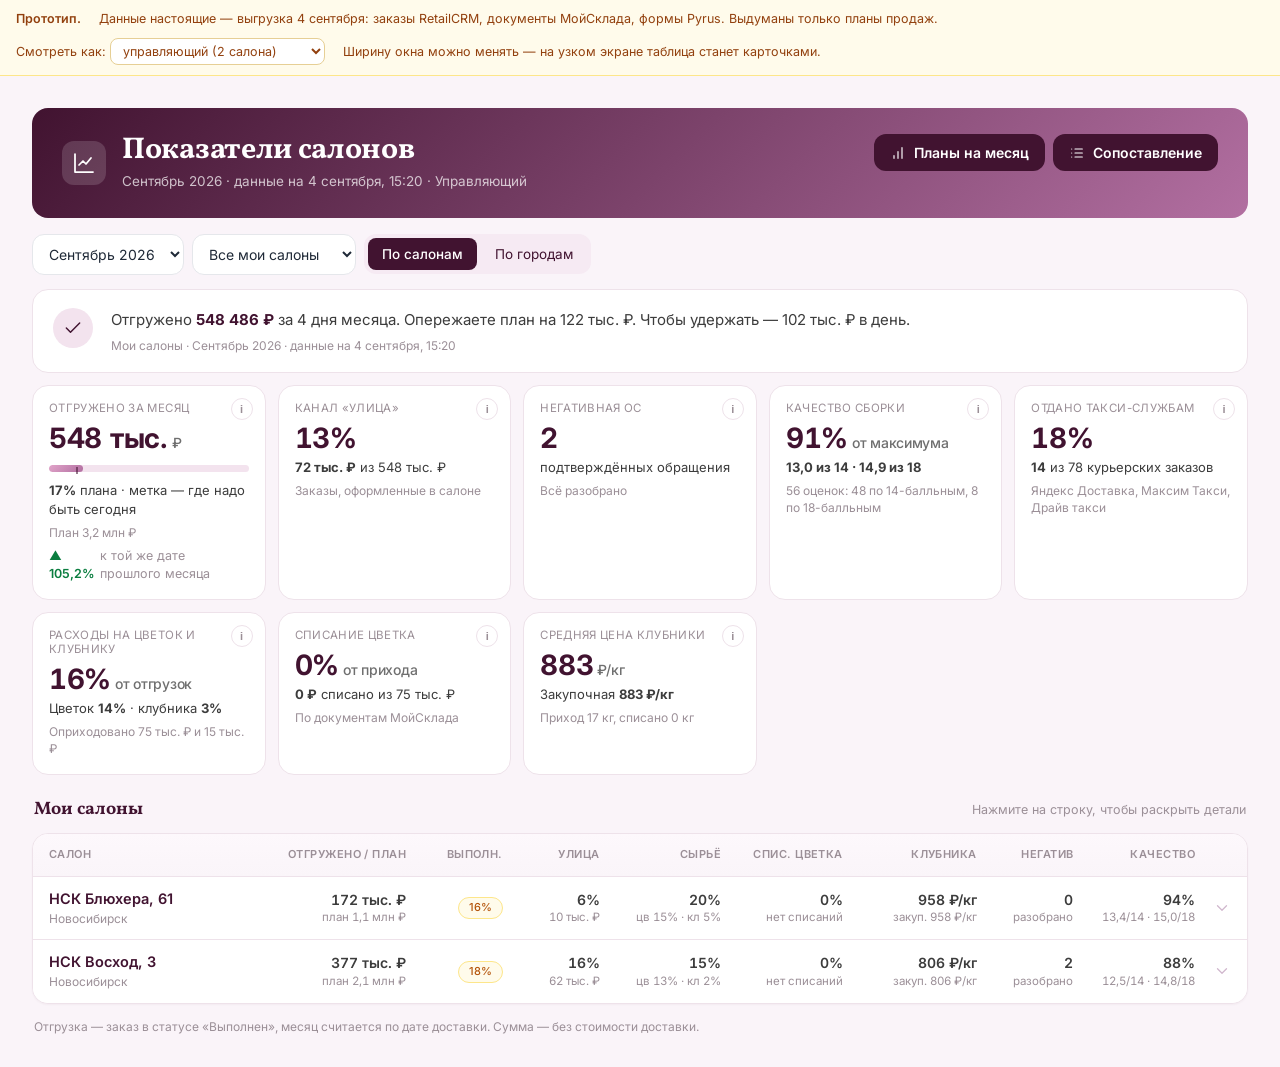
==== commit 9c727ef5: "feat(salon-kpi): доля расходов на цветок и клубнику + прототип на реальных данных Показатель: оприхо" ====
--- a/prototypes/salon-kpi/index.html
+++ b/prototypes/salon-kpi/index.html
@@ -148,8 +148,8 @@
 .rows{background:#fff;border:1px solid var(--bx-border);border-radius:var(--bx-r-2xl);overflow:hidden;
   box-shadow:0 1px 2px rgba(65,19,48,.04)}
 .row-head,.row{display:grid;
-  grid-template-columns:minmax(180px,1.8fr) 1.2fr .8fr .8fr .9fr 1fr .8fr 1fr 28px;
-  gap:12px;align-items:center;padding:13px 18px}
+  grid-template-columns:minmax(170px,1.7fr) 1.1fr .7fr .7fr .9fr .9fr 1fr .7fr .9fr 26px;
+  gap:10px;align-items:center;padding:13px 16px;font-size:13.5px}
 .row-head{background:linear-gradient(180deg,#fdf8fc 0%,#faf5f9 100%);font-size:11px;
   text-transform:uppercase;letter-spacing:.04em;color:var(--bx-muted);font-weight:600;
   border-bottom:1px solid var(--bx-border)}
@@ -261,7 +261,8 @@
      экран глазами разных пользователей -->
 <div class="proto">
   <div class="proto__in">
-    <b>Прототип.</b> Данные вымышленные, пропорции взяты из реальных выгрузок CRM и Pyrus.
+    <b>Прототип.</b> Данные настоящие — выгрузка 4 сентября: заказы RetailCRM, документы
+    МойСклада, формы Pyrus. Выдуманы только планы продаж.
     <label>Смотреть как:
       <select id="roleSelect">
         <option value="manager">управляющий (2 салона)</option>
@@ -391,6 +392,10 @@
   '2026-08': {label:'Август 2026',   days:31, passed:31, asOf:'1 сентября, 03:10', running:false}
 };
 
+// ВСЕ ЦИФРЫ НИЖЕ — РЕАЛЬНЫЕ, выгружены 2026-09-04: заказы RetailCRM (статус
+// «Выполнен», период по дате доставки), документы МойСклада, формы Pyrus 1291124
+// (негативная ОС) и 1327961 (качество). Выдуманы только планы продаж.
+//
 // fact — отгружено; prevToDate — сколько было в прошлом месяце НА ЭТУ ЖЕ ДАТУ
 // (сравнивать неполный месяц с полным прошлым бессмысленно);
 // courierOrders/taxiOrders — заказы с типом «Доставка курьером» и из них отданные такси-службам.
@@ -401,117 +406,113 @@
 // разные шкалы. Поэтому храним пару {a14,c14,a18,c18}, а сравнимая величина —
 // процент от максимума: (сумма баллов) / (сумма максимумов).
 const SALONS = [
-  {id:1, name:'НСК Восход, 3', city:'Новосибирск', data:{
-    '2026-09':{plan:2600000, fact:348200, prevToDate:321500, street:63400, nosOk:2, nosReview:3,
-      nosCats:[['Доставка',1],['Цветок',1]], q:{a14:13.3, c14:8, a18:16.4, c18:3},
-      courierOrders:92, taxiOrders:57,
-      florists:[{n:'Флорист 3',a14:13.6,c14:4,a18:16.5,c18:1},{n:'Флорист 4',a14:13.0,c14:3,a18:16.2,c18:1},
-                {n:'Флорист 9',a14:12.9,c14:1,a18:16.4,c18:1}],
-      channels:[['Заказ с сайта',118400],['Яндекс Еда',92100],['Улица',63400],['По телефону',41800],['Flowwow',32500]]},
-    '2026-08':{plan:2400000, fact:2471000, prevToDate:2190000, street:452000, nosOk:6, nosReview:7,
-      nosCats:[['Доставка',3],['Цветок',2],['Сервис',1]], q:{a14:13.1, c14:55, a18:16.2, c18:18},
-      courierOrders:690, taxiOrders:430,
-      florists:[{n:'Флорист 3',a14:13.3,c14:22,a18:16.5,c18:6},{n:'Флорист 4',a14:12.9,c14:19,a18:16.0,c18:6},
-                {n:'Флорист 9',a14:12.8,c14:9,a18:16.1,c18:3},{n:'Флорист 12',a14:12.6,c14:5,a18:15.8,c18:3}],
-      channels:[['Заказ с сайта',812000],['Яндекс Еда',640000],['Улица',452000],['По телефону',310000],['Flowwow',257000]]}}},
-
-  {id:2, name:'НСК Блюхера, 61', city:'Новосибирск', data:{
-    '2026-09':{plan:1900000, fact:198600, prevToDate:242300, street:31200, nosOk:1, nosReview:1,
-      nosCats:[['Сборка букета',1]], q:{a14:12.5, c14:6, a18:15.6, c18:2},
-      courierOrders:64, taxiOrders:41,
-      florists:[{n:'Флорист 6',a14:12.9,c14:3,a18:16.0,c18:1},{n:'Флорист 12',a14:12.1,c14:3,a18:15.2,c18:1}],
-      channels:[['Яндекс Еда',68300],['Заказ с сайта',54100],['Улица',31200],['Flowwow',26400],['По телефону',18600]]},
-    '2026-08':{plan:1850000, fact:1846000, prevToDate:1712000, street:295000, nosOk:2, nosReview:2,
-      nosCats:[['Сборка букета',1],['Ягода',1]], q:{a14:12.9, c14:48, a18:16.1, c18:16},
-      courierOrders:512, taxiOrders:330,
-      florists:[{n:'Флорист 6',a14:13.1,c14:25,a18:16.3,c18:8},{n:'Флорист 12',a14:12.7,c14:23,a18:15.9,c18:8}],
-      channels:[['Яндекс Еда',612000],['Заказ с сайта',498000],['Улица',295000],['Flowwow',241000],['По телефону',200000]]}}},
-
-  {id:9, name:'НСК Железнодорожная, 15/1', city:'Новосибирск', data:{
-    '2026-09':{plan:2100000, fact:264800, prevToDate:238900, street:52700, nosOk:2, nosReview:2,
-      nosCats:[['Доставка',2]], q:{a14:13.0, c14:7, a18:16.1, c18:2},
-      courierOrders:71, taxiOrders:52,
-      florists:[{n:'Флорист 4',a14:13.2,c14:4,a18:16.3,c18:1},{n:'Флорист 9',a14:12.7,c14:3,a18:15.9,c18:1}],
-      channels:[['Заказ с сайта',88600],['Яндекс Еда',64200],['Улица',52700],['Flowwow',33100],['По телефону',26200]]},
-    '2026-08':{plan:2000000, fact:1978000, prevToDate:1834000, street:381000, nosOk:5, nosReview:4,
-      nosCats:[['Доставка',3],['Сервис',2]], q:{a14:12.7, c14:50, a18:15.8, c18:16},
-      courierOrders:548, taxiOrders:392,
-      florists:[{n:'Флорист 4',a14:12.9,c14:26,a18:16.0,c18:8},{n:'Флорист 9',a14:12.5,c14:24,a18:15.6,c18:8}],
-      channels:[['Заказ с сайта',655000],['Яндекс Еда',498000],['Улица',381000],['Flowwow',252000],['По телефону',192000]]}}},
-
-  {id:4, name:'ЕКБ Бажова', city:'Екатеринбург', data:{
-    '2026-09':{plan:3200000, fact:452100, prevToDate:398700, street:71300, nosOk:9, nosReview:12,
-      nosCats:[['Доставка',5],['Цветок',2],['Ягода',2]], q:{a14:13.5, c14:10, a18:17.0, c18:4},
-      courierOrders:118, taxiOrders:79,
-      florists:[{n:'Флорист 3',a14:13.7,c14:4,a18:17.2,c18:2},{n:'Флорист 4',a14:13.4,c14:4,a18:16.9,c18:1},
-                {n:'Флорист 12',a14:13.1,c14:2,a18:16.8,c18:1}],
-      channels:[['Яндекс Еда',146200],['Заказ с сайта',121400],['Flowwow',78900],['Улица',71300],['По телефону',34300]]},
-    '2026-08':{plan:3000000, fact:3082000, prevToDate:2740000, street:521000, nosOk:22, nosReview:16,
-      nosCats:[['Доставка',11],['Цветок',5],['Ягода',4],['Сервис',2]], q:{a14:13.2, c14:68, a18:16.7, c18:22},
-      courierOrders:842, taxiOrders:560,
-      florists:[{n:'Флорист 3',a14:13.4,c14:26,a18:16.9,c18:8},{n:'Флорист 4',a14:13.1,c14:24,a18:16.6,c18:7},
-                {n:'Флорист 12',a14:13.0,c14:18,a18:16.5,c18:7}],
-      channels:[['Яндекс Еда',982000],['Заказ с сайта',864000],['Flowwow',512000],['Улица',521000],['По телефону',203000]]}}},
-
-  {id:5, name:'Барнаул Советская', city:'Барнаул', data:{
-    '2026-09':{plan:1500000, fact:212400, prevToDate:181200, street:44900, nosOk:0, nosReview:1,
-      nosCats:[], q:{a14:12.9, c14:5, a18:16.0, c18:2},
-      courierOrders:52, taxiOrders:19,
-      florists:[{n:'Флорист 6',a14:13.1,c14:3,a18:16.2,c18:1},{n:'Флорист 9',a14:12.6,c14:2,a18:15.8,c18:1}],
-      channels:[['Заказ с сайта',72300],['Улица',44900],['Яндекс Еда',43800],['По телефону',31200],['Flowwow',20200]]},
-    '2026-08':{plan:1450000, fact:1462000, prevToDate:1338000, street:318000, nosOk:1, nosReview:0,
-      nosCats:[['Сервис',1]], q:{a14:12.6, c14:41, a18:15.9, c18:13},
-      courierOrders:398, taxiOrders:141,
-      florists:[{n:'Флорист 6',a14:12.8,c14:22,a18:16.1,c18:7},{n:'Флорист 9',a14:12.4,c14:19,a18:15.6,c18:6}],
-      channels:[['Заказ с сайта',498000],['Улица',318000],['Яндекс Еда',302000],['По телефону',201000],['Flowwow',143000]]}}},
-
-  {id:6, name:'Барнаул Лазурная', city:'Барнаул', data:{
-    '2026-09':{plan:1700000, fact:178300, prevToDate:206400, street:38100, nosOk:3, nosReview:2,
-      nosCats:[['Ягода',2],['Цветок',1]], q:{a14:12.3, c14:4, a18:15.4, c18:2},
-      courierOrders:48, taxiOrders:31,
-      florists:[{n:'Флорист 12',a14:12.5,c14:2,a18:15.6,c18:1},{n:'Флорист 6',a14:12.1,c14:2,a18:15.2,c18:1}],
-      channels:[['Заказ с сайта',61200],['Яндекс Еда',42800],['Улица',38100],['Flowwow',21100],['По телефону',15100]]},
-    '2026-08':{plan:1650000, fact:1602000, prevToDate:1588000, street:284000, nosOk:6, nosReview:5,
-      nosCats:[['Ягода',3],['Цветок',2],['Доставка',1]], q:{a14:12.9, c14:48, a18:16.2, c18:16},
-      courierOrders:421, taxiOrders:268,
-      florists:[{n:'Флорист 12',a14:13.0,c14:25,a18:16.4,c18:8},{n:'Флорист 6',a14:12.8,c14:23,a18:16.0,c18:8}],
-      channels:[['Заказ с сайта',521000],['Яндекс Еда',402000],['Улица',284000],['Flowwow',231000],['По телефону',164000]]}}},
-
-  {id:3, name:'Томск Дальне-Ключевская, 16а', city:'Томск', data:{
-    '2026-09':{plan:1800000, fact:243700, prevToDate:212800, street:49600, nosOk:5, nosReview:6,
-      nosCats:[['Доставка',3],['Сборка букета',2]], q:{a14:13.0, c14:6, a18:16.2, c18:2},
-      courierOrders:58, taxiOrders:44,
-      florists:[{n:'Флорист 9',a14:13.2,c14:4,a18:16.4,c18:1},{n:'Флорист 3',a14:12.7,c14:2,a18:16.0,c18:1}],
-      channels:[['Яндекс Еда',81400],['Заказ с сайта',62300],['Улица',49600],['Flowwow',31200],['По телефону',19200]]},
-    '2026-08':{plan:1750000, fact:1721000, prevToDate:1602000, street:342000, nosOk:12, nosReview:9,
-      nosCats:[['Доставка',6],['Сборка букета',4],['Сервис',2]], q:{a14:12.8, c14:47, a18:16.0, c18:16},
-      courierOrders:452, taxiOrders:341,
-      florists:[{n:'Флорист 9',a14:13.0,c14:24,a18:16.2,c18:8},{n:'Флорист 3',a14:12.6,c14:23,a18:15.8,c18:8}],
-      channels:[['Яндекс Еда',562000],['Заказ с сайта',441000],['Улица',342000],['Flowwow',221000],['По телефону',155000]]}}},
-
-  {id:7, name:'Челябинск Цвиллинга, 59', city:'Челябинск', data:{
-    '2026-09':{plan:2300000, fact:301500, prevToDate:288200, street:58700, nosOk:4, nosReview:3,
-      nosCats:[['Цветок',2],['Доставка',2]], q:{a14:12.7, c14:4, a18:15.9, c18:2},
-      courierOrders:84, taxiOrders:61,
-      florists:[{n:'Флорист 4',a14:12.9,c14:2,a18:16.1,c18:1},{n:'Флорист 12',a14:12.5,c14:2,a18:15.7,c18:1}],
-      channels:[['Яндекс Еда',102300],['Заказ с сайта',78400],['Улица',58700],['Flowwow',38200],['По телефону',23900]]},
-    '2026-08':{plan:2200000, fact:2214000, prevToDate:2018000, street:398000, nosOk:7, nosReview:5,
-      nosCats:[['Цветок',3],['Доставка',3],['Ягода',1]], q:{a14:12.5, c14:34, a18:15.7, c18:11},
-      courierOrders:601, taxiOrders:442,
-      florists:[{n:'Флорист 4',a14:12.7,c14:17,a18:15.9,c18:6},{n:'Флорист 12',a14:12.3,c14:17,a18:15.5,c18:5}],
-      channels:[['Яндекс Еда',742000],['Заказ с сайта',602000],['Улица',398000],['Flowwow',282000],['По телефону',190000]]}}},
-
-  {id:8, name:'Челябинск пр-кт Свердловский, 23', city:'Челябинск', data:{
-    '2026-09':{plan:null, fact:164900, prevToDate:151700, street:29800, nosOk:1, nosReview:2,
-      nosCats:[['Сервис',1]], q:{a14:13.2, c14:4, a18:16.5, c18:1},
-      courierOrders:44, taxiOrders:33,
-      florists:[{n:'Флорист 6',a14:13.3,c14:2,a18:16.5,c18:1},{n:'Флорист 9',a14:13.0,c14:2,a18:0,c18:0}],
-      channels:[['Яндекс Еда',54200],['Заказ с сайта',42100],['Улица',29800],['Flowwow',22600],['По телефону',16200]]},
-    '2026-08':{plan:1400000, fact:1389000, prevToDate:1244000, street:241000, nosOk:2, nosReview:1,
-      nosCats:[['Сервис',1],['Цветок',1]], q:{a14:13.0, c14:43, a18:16.3, c18:14},
-      courierOrders:352, taxiOrders:262,
-      florists:[{n:'Флорист 6',a14:13.1,c14:22,a18:16.4,c18:7},{n:'Флорист 9',a14:12.9,c14:21,a18:16.2,c18:7}],
-      channels:[['Яндекс Еда',442000],['Заказ с сайта',352000],['Улица',241000],['Flowwow',201000],['По телефону',153000]]}}}
+  {id:1, name:"НСК Восход, 3", city:"Новосибирск", data:{
+    '2026-09':{plan:2100000, fact:376971, prevToDate:202393, street:62012, nosOk:2, nosReview:0,
+      nosCats:[["Доставка", 2]], q:{a14:12.48, c14:23, a18:14.8, c18:5},
+      courierOrders:53, taxiOrders:13,
+      florists:[{n:"Флорист 3",a14:12.45,c14:11,a18:16.0,c18:1},{n:"Флорист 2",a14:12.2,c14:5,a18:12.5,c18:2},{n:"Флорист 5",a14:13.0,c14:4,a18:15.0,c18:1},{n:"Флорист 8",a14:12.33,c14:3,a18:18.0,c18:1}],
+      channels:[["Яндекс Еда", 112389], ["Заказ с сайта", 93608], ["Улица", 62012], ["Заказ с Flowwow", 52705], ["Telegram", 15492]]},
+    '2026-08':{plan:1950000, fact:1991000, prevToDate:1743488, street:294248, nosOk:7, nosReview:4,
+      nosCats:[["Доставка", 3], ["Обслуживание в салоне", 1], ["Сборка букета", 1], ["Насекомые", 1], ["Цветок", 1]], q:{a14:13.02, c14:62, a18:15.27, c18:11},
+      courierOrders:311, taxiOrders:101,
+      florists:[{n:"Флорист 8",a14:13.65,c14:23,a18:16.67,c18:3},{n:"Флорист 6",a14:13.44,c14:16,a18:15.67,c18:6},{n:"флорист 17",a14:11.8,c14:10,a18:12.0,c18:2},{n:"Флорист 2",a14:12.67,c14:6,a18:0,c18:0},{n:"флорист 15",a14:12.5,c14:4,a18:0,c18:0},{n:"Флорист 3",a14:11.0,c14:1,a18:0,c18:0}],
+      channels:[["Яндекс Еда", 642326], ["Заказ с Flowwow", 387497], ["Заказ с сайта", 326207], ["Улица", 294248], ["МАКС", 87444]]}}},
+
+  {id:2, name:"НСК Блюхера, 61", city:"Новосибирск", data:{
+    '2026-09':{plan:1100000, fact:171515, prevToDate:64842, street:9521, nosOk:0, nosReview:0,
+      nosCats:[], q:{a14:13.4, c14:25, a18:15.0, c18:3},
+      courierOrders:25, taxiOrders:1,
+      florists:[{n:"Флорист 10",a14:13.21,c14:14,a18:14.0,c18:2},{n:"флорист 13",a14:13.64,c14:11,a18:17.0,c18:1}],
+      channels:[["Яндекс Еда", 54995], ["Заказ с сайта", 51476], ["Заказ с Flowwow", 19764], ["По телефону", 14365], ["Улица", 9521]]},
+    '2026-08':{plan:1100000, fact:1012965, prevToDate:795277, street:77668, nosOk:2, nosReview:1,
+      nosCats:[["Доставка", 2]], q:{a14:13.61, c14:56, a18:16.5, c18:8},
+      courierOrders:134, taxiOrders:24,
+      florists:[{n:"флорист 13",a14:13.67,c14:36,a18:16.8,c18:5},{n:"Флорист 10",a14:13.88,c14:16,a18:17.0,c18:2},{n:"Флорист 3",a14:12.0,c14:4,a18:14.0,c18:1}],
+      channels:[["Яндекс Еда", 360131], ["Заказ с сайта", 191165], ["Заказ с Flowwow", 139629], ["Улица", 77668], ["ВКонтакте", 73089]]}}},
+
+  {id:9, name:"НСК Железнодорожная, 15/1", city:"Новосибирск", data:{
+    '2026-09':{plan:1200000, fact:180511, prevToDate:104011, street:24635, nosOk:1, nosReview:0,
+      nosCats:[["Сервис", 1]], q:{a14:13.0, c14:26, a18:15.5, c18:2},
+      courierOrders:22, taxiOrders:4,
+      florists:[{n:"Флорист 4",a14:13.62,c14:13,a18:15.5,c18:2},{n:"Флорист 9",a14:12.45,c14:11,a18:0,c18:0},{n:"Флорист 3",a14:12.0,c14:2,a18:0,c18:0}],
+      channels:[["Заказ с сайта", 64691], ["Улица", 24635], ["Заказ с Flowwow", 23830], ["WhatsApp", 21987], ["Яндекс Еда", 13509]]},
+    '2026-08':{plan:1100000, fact:1132622, prevToDate:990520, street:157402, nosOk:3, nosReview:2,
+      nosCats:[["Доставка", 1], ["Сервис", 1], ["Сборка букета", 1]], q:{a14:13.28, c14:61, a18:16.0, c18:5},
+      courierOrders:168, taxiOrders:15,
+      florists:[{n:"Флорист 9",a14:13.19,c14:37,a18:16.33,c18:3},{n:"Флорист 4",a14:13.42,c14:24,a18:15.5,c18:2}],
+      channels:[["Заказ с сайта", 268221], ["Яндекс Еда", 255248], ["Заказ с Flowwow", 178304], ["Улица", 157402], ["ВКонтакте", 79276]]}}},
+
+  {id:4, name:"ЕКБ Бажова", city:"Екатеринбург", data:{
+    '2026-09':{plan:3000000, fact:344415, prevToDate:316570, street:31261, nosOk:5, nosReview:1,
+      nosCats:[["Доставка", 4], ["Сборка букета", 1]], q:{a14:12.92, c14:25, a18:17.25, c18:4},
+      courierOrders:60, taxiOrders:20,
+      florists:[{n:"Флорист 2",a14:12.77,c14:13,a18:16.5,c18:2},{n:"Флорист 1",a14:13.1,c14:10,a18:18.0,c18:2},{n:"Флорист 3",a14:13.0,c14:2,a18:0,c18:0}],
+      channels:[["Заказ с сайта", 107283], ["Яндекс Еда", 83836], ["Заказ с Flowwow", 55845], ["Улица", 31261], ["МАКС", 23746]]},
+    '2026-08':{plan:2800000, fact:2864485, prevToDate:2334390, street:199073, nosOk:9, nosReview:17,
+      nosCats:[["Доставка", 4], ["Ягода", 3], ["Сервис", 1], ["Обслуживание в салоне", 1]], q:{a14:13.23, c14:78, a18:16.75, c18:12},
+      courierOrders:447, taxiOrders:122,
+      florists:[{n:"Флорист 2",a14:13.45,c14:31,a18:17.33,c18:6},{n:"Флорист 3",a14:13.0,c14:23,a18:15.67,c18:3},{n:"Флорист 4",a14:13.18,c14:11,a18:16.0,c18:2},{n:"Флорист 1",a14:13.18,c14:11,a18:0,c18:0},{n:"Флорист 5",a14:13.0,c14:2,a18:18.0,c18:1}],
+      channels:[["Яндекс Еда", 1315286], ["Заказ с сайта", 506191], ["Заказ с Flowwow", 499258], ["Улица", 199073], ["МАКС", 100023]]}}},
+
+  {id:5, name:"Барнаул Советская", city:"Барнаул", data:{
+    '2026-09':{plan:700000, fact:83752, prevToDate:60324, street:13486, nosOk:0, nosReview:0,
+      nosCats:[], q:{a14:13.17, c14:23, a18:17.0, c18:2},
+      courierOrders:12, taxiOrders:1,
+      florists:[{n:"Флорист 1",a14:13.15,c14:13,a18:17.0,c18:1},{n:"Флорист 5",a14:13.2,c14:10,a18:17.0,c18:1}],
+      channels:[["Заказ с сайта", 36189], ["Улица", 13486], ["Яндекс Еда", 10985], ["По телефону", 10774], ["Заказ с Flowwow", 7728]]},
+    '2026-08':{plan:700000, fact:661803, prevToDate:616708, street:45503, nosOk:1, nosReview:0,
+      nosCats:[["Доставка", 1]], q:{a14:13.37, c14:46, a18:17.0, c18:8},
+      courierOrders:88, taxiOrders:9,
+      florists:[{n:"Флорист 5",a14:13.53,c14:30,a18:18.0,c18:3},{n:"Флорист 1",a14:13.06,c14:16,a18:16.4,c18:5}],
+      channels:[["Яндекс Еда", 208403], ["Заказ с сайта", 136185], ["По телефону", 76872], ["Заказ с Flowwow", 76273], ["МАКС", 50380]]}}},
+
+  {id:6, name:"Барнаул Лазурная", city:"Барнаул", data:{
+    '2026-09':{plan:850000, fact:157877, prevToDate:70402, street:16352, nosOk:0, nosReview:2,
+      nosCats:[], q:{a14:13.38, c14:21, a18:16.29, c18:7},
+      courierOrders:18, taxiOrders:1,
+      florists:[{n:"Флорист 2",a14:13.75,c14:12,a18:15.67,c18:3},{n:"Флорист 3",a14:12.89,c14:9,a18:16.75,c18:4}],
+      channels:[["Заказ с сайта", 45176], ["Яндекс Еда", 39303], ["Заказ с Flowwow", 16933], ["Улица", 16352], ["МАКС", 16072]]},
+    '2026-08':{plan:800000, fact:831504, prevToDate:720160, street:74102, nosOk:3, nosReview:6,
+      nosCats:[["Сервис", 2], ["Доставка", 1]], q:{a14:13.54, c14:56, a18:17.0, c18:8},
+      courierOrders:128, taxiOrders:12,
+      florists:[{n:"Флорист 3",a14:13.49,c14:35,a18:17.25,c18:4},{n:"Флорист 2",a14:13.62,c14:21,a18:16.75,c18:4}],
+      channels:[["Яндекс Еда", 250160], ["Заказ с сайта", 194991], ["Заказ с Flowwow", 136375], ["Улица", 74102], ["МАКС", 50780]]}}},
+
+  {id:3, name:"Томск Дальне-Ключевская, 16а", city:"Томск", data:{
+    '2026-09':{plan:1500000, fact:249002, prevToDate:124486, street:7431, nosOk:1, nosReview:2,
+      nosCats:[["Сборка букета", 1]], q:{a14:13.71, c14:24, a18:16.25, c18:4},
+      courierOrders:46, taxiOrders:5,
+      florists:[{n:"Флорист 2",a14:13.6,c14:10,a18:15.5,c18:2},{n:"Флорист 3",a14:14.0,c14:7,a18:18.0,c18:1},{n:"Флорист 6",a14:13.6,c14:5,a18:16.0,c18:1},{n:"Флорист 1",a14:13.5,c14:2,a18:0,c18:0}],
+      channels:[["Заказ с сайта", 80615], ["Яндекс Еда", 57481], ["Заказ с Flowwow", 44962], ["МАКС", 12993], ["По телефону", 12762]]},
+    '2026-08':{plan:1400000, fact:1458869, prevToDate:1147541, street:70994, nosOk:6, nosReview:7,
+      nosCats:[["Доставка", 3], ["Шары", 1], ["Сервис", 1], ["Ягода", 1]], q:{a14:13.16, c14:61, a18:15.5, c18:2},
+      courierOrders:242, taxiOrders:113,
+      florists:[{n:"Флорист 4",a14:12.82,c14:34,a18:15.5,c18:2},{n:"Флорист 3",a14:13.6,c14:20,a18:0,c18:0},{n:"Флорист 1",a14:13.75,c14:4,a18:0,c18:0},{n:"Флорист 2",a14:13.0,c14:2,a18:0,c18:0},{n:"флорист 14",a14:14.0,c14:1,a18:0,c18:0}],
+      channels:[["Яндекс Еда", 478415], ["Заказ с сайта", 365690], ["Заказ с Flowwow", 265338], ["МАКС", 76149], ["Улица", 70994]]}}},
+
+  {id:7, name:"Челябинск Цвиллинга, 59", city:"Челябинск", data:{
+    '2026-09':{plan:1600000, fact:312595, prevToDate:148698, street:57211, nosOk:0, nosReview:3,
+      nosCats:[], q:{a14:12.73, c14:11, a18:14.5, c18:2},
+      courierOrders:36, taxiOrders:3,
+      florists:[{n:"Флорист 1",a14:12.2,c14:5,a18:14.0,c18:1},{n:"Флорист 2",a14:13.5,c14:4,a18:0,c18:0},{n:"Флорист 7",a14:12.5,c14:2,a18:0,c18:0},{n:"Флорист 5",a14:0,c14:0,a18:15.0,c18:1}],
+      channels:[["Яндекс Еда", 118728], ["Улица", 57211], ["Заказ с сайта", 48416], ["Заказ с Flowwow", 45875], ["По телефону", 13445]]},
+    '2026-08':{plan:1500000, fact:1542509, prevToDate:1238692, street:346236, nosOk:4, nosReview:4,
+      nosCats:[["Доставка", 2], ["Обслуживание в салоне", 1], ["Цветок", 1]], q:{a14:13.22, c14:40, a18:17.6, c18:5},
+      courierOrders:171, taxiOrders:8,
+      florists:[{n:"Флорист 2",a14:13.86,c14:14,a18:17.6,c18:5},{n:"Флорист 1",a14:12.2,c14:10,a18:0,c18:0},{n:"Флорист 5",a14:12.86,c14:7,a18:0,c18:0},{n:"Флорист 7",a14:13.57,c14:7,a18:0,c18:0},{n:"Флорист 4",a14:14.0,c14:2,a18:0,c18:0}],
+      channels:[["Яндекс Еда", 624292], ["Улица", 346236], ["Заказ с Flowwow", 276063], ["Заказ с сайта", 162529], ["По телефону", 59268]]}}},
+
+  {id:8, name:"Челябинск пр-кт Свердловский, 23", city:"Челябинск", data:{
+    '2026-09':{plan:null, fact:106338, prevToDate:111129, street:12020, nosOk:0, nosReview:0,
+      nosCats:[], q:{a14:13.64, c14:22, a18:16.33, c18:3},
+      courierOrders:19, taxiOrders:1,
+      florists:[{n:"Флорист 6",a14:13.64,c14:14,a18:16.5,c18:2},{n:"Флорист 4",a14:13.62,c14:8,a18:16.0,c18:1}],
+      channels:[["Яндекс Еда", 36477], ["Заказ с Flowwow", 34198], ["Заказ с сайта", 14271], ["Улица", 12020], ["По телефону", 3987]]},
+    '2026-08':{plan:900000, fact:916967, prevToDate:525780, street:92521, nosOk:1, nosReview:2,
+      nosCats:[["Доставка", 1]], q:{a14:13.89, c14:54, a18:18.0, c18:3},
+      courierOrders:140, taxiOrders:2,
+      florists:[{n:"Флорист 6",a14:13.87,c14:38,a18:18.0,c18:3},{n:"Флорист 4",a14:13.94,c14:16,a18:0,c18:0}],
+      channels:[["Яндекс Еда", 331883], ["Заказ с Flowwow", 288336], ["Заказ с сайта", 110570], ["Улица", 92521], ["Telegram", 25289]]}}}
 ];
 
 const MAX_14 = 14, MAX_18 = 18;
@@ -528,25 +529,24 @@
 //    305 280 «единиц» на 298 161 ₽ — это 305 кг по ~977 ₽/кг)
 // ============================================================================
 const WAREHOUSE = {
-  //            id: [месяц]      fIn      fOut    bInSum   bInQty  bOutQty
   1: {'2026-08':{fIn:279616, fOut:37692, bInSum:184506, bInQty:177224, bOutQty:2290},
-      '2026-09':{fIn: 38400, fOut: 4900, bInSum: 24100, bInQty: 23400, bOutQty: 380}},
+      '2026-09':{fIn:49308, fOut:0, bInSum:6990, bInQty:8670, bOutQty:0}},
   2: {'2026-08':{fIn:152946, fOut:149487, bInSum:104850, bInQty:106970, bOutQty:71564},
-      '2026-09':{fIn: 21200, fOut: 18900, bInSum: 14300, bInQty: 14600, bOutQty: 8900}},
+      '2026-09':{fIn:25547, fOut:0, bInSum:8388, bInQty:8755, bOutQty:0}},
   9: {'2026-08':{fIn:166683, fOut:56509, bInSum:111840, bInQty:106157, bOutQty:20038},
-      '2026-09':{fIn: 22800, fOut: 6100, bInSum: 15200, bInQty: 14400, bOutQty: 2600}},
+      '2026-09':{fIn:18171, fOut:1571, bInSum:8388, bInQty:10044, bOutQty:0}},
   4: {'2026-08':{fIn:532542, fOut:20740, bInSum:298161, bInQty:305280, bOutQty:29153},
-      '2026-09':{fIn: 71300, fOut: 2800, bInSum: 40100, bInQty: 41000, bOutQty: 3800}},
-  5: {'2026-08':{fIn: 93581, fOut:12100, bInSum: 60644, bInQty: 65970, bOutQty:11855},
-      '2026-09':{fIn: 12700, fOut: 1600, bInSum:  8200, bInQty:  8900, bOutQty: 1500}},
-  6: {'2026-08':{fIn:132063, fOut:11926, bInSum: 75287, bInQty: 82292, bOutQty: 9110},
-      '2026-09':{fIn: 17900, fOut: 1500, bInSum: 10100, bInQty: 11000, bOutQty: 1200}},
+      '2026-09':{fIn:3475, fOut:0, bInSum:22885, bInQty:23000, bOutQty:0}},
+  5: {'2026-08':{fIn:93581, fOut:12100, bInSum:60644, bInQty:65970, bOutQty:11855},
+      '2026-09':{fIn:0, fOut:632, bInSum:0, bInQty:0, bOutQty:700}},
+  6: {'2026-08':{fIn:132063, fOut:11926, bInSum:75287, bInQty:82292, bOutQty:9110},
+      '2026-09':{fIn:0, fOut:430, bInSum:0, bInQty:0, bOutQty:1215}},
   3: {'2026-08':{fIn:208234, fOut:10306, bInSum:130400, bInQty:141134, bOutQty:21783},
-      '2026-09':{fIn: 28100, fOut: 1400, bInSum: 17600, bInQty: 19000, bOutQty: 2900}},
-  7: {'2026-08':{fIn:302256, fOut:13860, bInSum:114116, bInQty:125580, bOutQty: 2979},
-      '2026-09':{fIn: 40800, fOut: 1900, bInSum: 15400, bInQty: 16900, bOutQty:  400}},
-  8: {'2026-08':{fIn:182768, fOut:14928, bInSum: 84918, bInQty: 94310, bOutQty: 4366},
-      '2026-09':{fIn: 24700, fOut: 2000, bInSum: 11400, bInQty: 12700, bOutQty:  590}}
+      '2026-09':{fIn:15782, fOut:0, bInSum:4560, bInQty:2900, bOutQty:626}},
+  7: {'2026-08':{fIn:302256, fOut:13860, bInSum:114116, bInQty:125580, bOutQty:2979},
+      '2026-09':{fIn:60445, fOut:0, bInSum:9215, bInQty:9700, bOutQty:0}},
+  8: {'2026-08':{fIn:182768, fOut:14928, bInSum:84918, bInQty:94310, bOutQty:4366},
+      '2026-09':{fIn:25180, fOut:0, bInSum:2850, bInQty:3000, bOutQty:0}}
 };
 
 // Доля списания цветка, выше которой это уже не потери, а вопрос к учёту
@@ -689,6 +689,11 @@
   acc.berryUsed = berryUsed;
   acc.berryPrice = berryUsed > 0 ? acc.bInSum / berryUsed * GRAMS_IN_KG : null;
   acc.berryBuyPrice = acc.bInQty ? acc.bInSum / acc.bInQty * GRAMS_IN_KG : null;
+  // Доля расходов на сырьё: оприходовано (МойСклад) к отгружено (CRM) за тот же период.
+  // Цветок и клубника считаются отдельно — это разные закупки с разной логикой
+  acc.flowerCost = acc.fact ? acc.fIn / acc.fact * 100 : null;
+  acc.berryCost = acc.fact ? acc.bInSum / acc.fact * 100 : null;
+  acc.rawCost = acc.fact ? (acc.fIn + acc.bInSum) / acc.fact * 100 : null;
   acc.planDone = acc.planKnown && acc.plan ? acc.fact / acc.plan * 100 : null;
   acc.factDelta = acc.prevToDate ? (acc.fact - acc.prevToDate) / acc.prevToDate * 100 : null;
   return acc;
@@ -876,7 +881,23 @@
         'такси-служба. Считается по количеству заказов, не по сумме.'
   }));
 
-  // 6. Списание цветка
+  // 6. Доля расходов на сырьё — цветок и клубника отдельными строками
+  out.push(kpi({
+    id:'rawcost', label:'Расходы на цветок и клубнику',
+    value:agg.rawCost === null ? '—' : pct(agg.rawCost, 0),
+    unit:agg.rawCost === null ? '' : 'от отгрузок',
+    mean:agg.rawCost === null ? 'Нет отгрузок за период'
+      : 'Цветок <b>' + pct(agg.flowerCost, 0) + '</b> · клубника <b>' + pct(agg.berryCost, 0) + '</b>',
+    sub:'Оприходовано ' + short(agg.fIn) + ' ₽ и ' + short(agg.bInSum) + ' ₽',
+    delta:'',
+    how:'Сумма оприходованного за период товара, делённая на сумму отгруженных заказов за тот же ' +
+        'период. Цветок и клубника считаются отдельно, каждый — к общей сумме отгрузок салона. ' +
+        'Приход берётся из документов «Оприходование» МойСклада, отгрузки — из RetailCRM. ' +
+        'Это закупка периода, а не себестоимость проданного: если товар закупили в конце месяца, ' +
+        'доля вырастет, хотя продадут его уже в следующем.'
+  }));
+
+  // 7. Списание цветка
   const lossHigh = agg.flowerLoss !== null && agg.flowerLoss >= FLOWER_LOSS_ALERT;
   out.push(kpi({
     id:'flowerloss', label:'Списание цветка', value:agg.flowerLoss === null ? '—' : pct(agg.flowerLoss, 0),
@@ -890,7 +911,7 @@
         '«Списание» и «Оприходование» в МойСкладе.'
   }));
 
-  // 7. Средняя цена клубники
+  // 8. Средняя цена клубники
   out.push(kpi({
     id:'berry', label:'Средняя цена клубники',
     value:agg.berryPrice === null ? '—' : Math.round(agg.berryPrice).toString().replace(/\B(?=(\d{3})+(?!\d))/g, nbsp),
@@ -933,7 +954,8 @@
     nos:(a,b) => b.agg.nosOk - a.agg.nosOk,
     quality:(a,b) => a.agg.qPct - b.agg.qPct,
     taxi:(a,b) => b.agg.taxiShare - a.agg.taxiShare,
-    loss:(a,b) => (b.agg.flowerLoss || 0) - (a.agg.flowerLoss || 0)
+    loss:(a,b) => (b.agg.flowerLoss || 0) - (a.agg.flowerLoss || 0),
+    cost:(a,b) => (b.agg.rawCost || 0) - (a.agg.rawCost || 0)
   };
   rows.sort(sorters[state.sort] || sorters.plan);
 
@@ -942,6 +964,7 @@
     '<div><button type="button" data-sort="fact">Отгружено / план</button></div>' +
     '<div><button type="button" data-sort="plan">Выполн.</button></div>' +
     '<div>Улица</div>' +
+    '<div><button type="button" data-sort="cost">Сырьё</button></div>' +
     '<div><button type="button" data-sort="loss">Спис. цветка</button></div>' +
     '<div>Клубника</div>' +
     '<div><button type="button" data-sort="nos">Негатив</button></div>' +
@@ -963,6 +986,10 @@
       '<div><span class="cell-label">Выполнение</span>' + planCell + '</div>' +
       '<div><span class="cell-label">Улица</span><span class="row__num">' + pct(a.streetShare, 0) +
         '<small>' + short(a.street) + ' ₽</small></span></div>' +
+      '<div><span class="cell-label">Расходы на сырьё</span><span class="row__num">' +
+        (a.rawCost === null ? '—' : pct(a.rawCost, 0)) +
+        '<small>' + (a.rawCost === null ? 'нет отгрузок'
+          : 'цв ' + pct(a.flowerCost, 0) + ' · кл ' + pct(a.berryCost, 0)) + '</small></span></div>' +
       '<div><span class="cell-label">Списание цветка</span><span class="row__num' +
         (a.flowerLoss !== null && a.flowerLoss >= FLOWER_LOSS_ALERT ? ' row__num--bad' : '') + '">' +
         (a.flowerLoss === null ? '—' : pct(a.flowerLoss, 0)) +
@@ -1033,9 +1060,11 @@
   if(!a.fIn && !a.bInQty) return '<div class="dempty">Документов склада за период нет</div>';
   const lines = [];
   lines.push(['Оприходовано цветка', short(a.fIn) + ' ₽']);
+  lines.push(['— доля в отгрузках', a.flowerCost === null ? '—' : pct(a.flowerCost, 1)]);
   lines.push(['Списано цветка', short(a.fOut) + ' ₽']);
   lines.push(['Доля списания', a.flowerLoss === null ? '—' : pct(a.flowerLoss, 1)]);
   lines.push(['Оприходовано клубники', num(a.bInQty / GRAMS_IN_KG, 1) + ' кг · ' + short(a.bInSum) + ' ₽']);
+  lines.push(['— доля в отгрузках', a.berryCost === null ? '—' : pct(a.berryCost, 1)]);
   lines.push(['Списано клубники', num(a.bOutQty / GRAMS_IN_KG, 1) + ' кг']);
   lines.push(['Пошло в дело', a.berryUsed > 0 ? num(a.berryUsed / GRAMS_IN_KG, 1) + ' кг' : '—']);
   lines.push(['Закупочная цена', a.berryBuyPrice ? Math.round(a.berryBuyPrice) + ' ₽/кг' : '—']);
